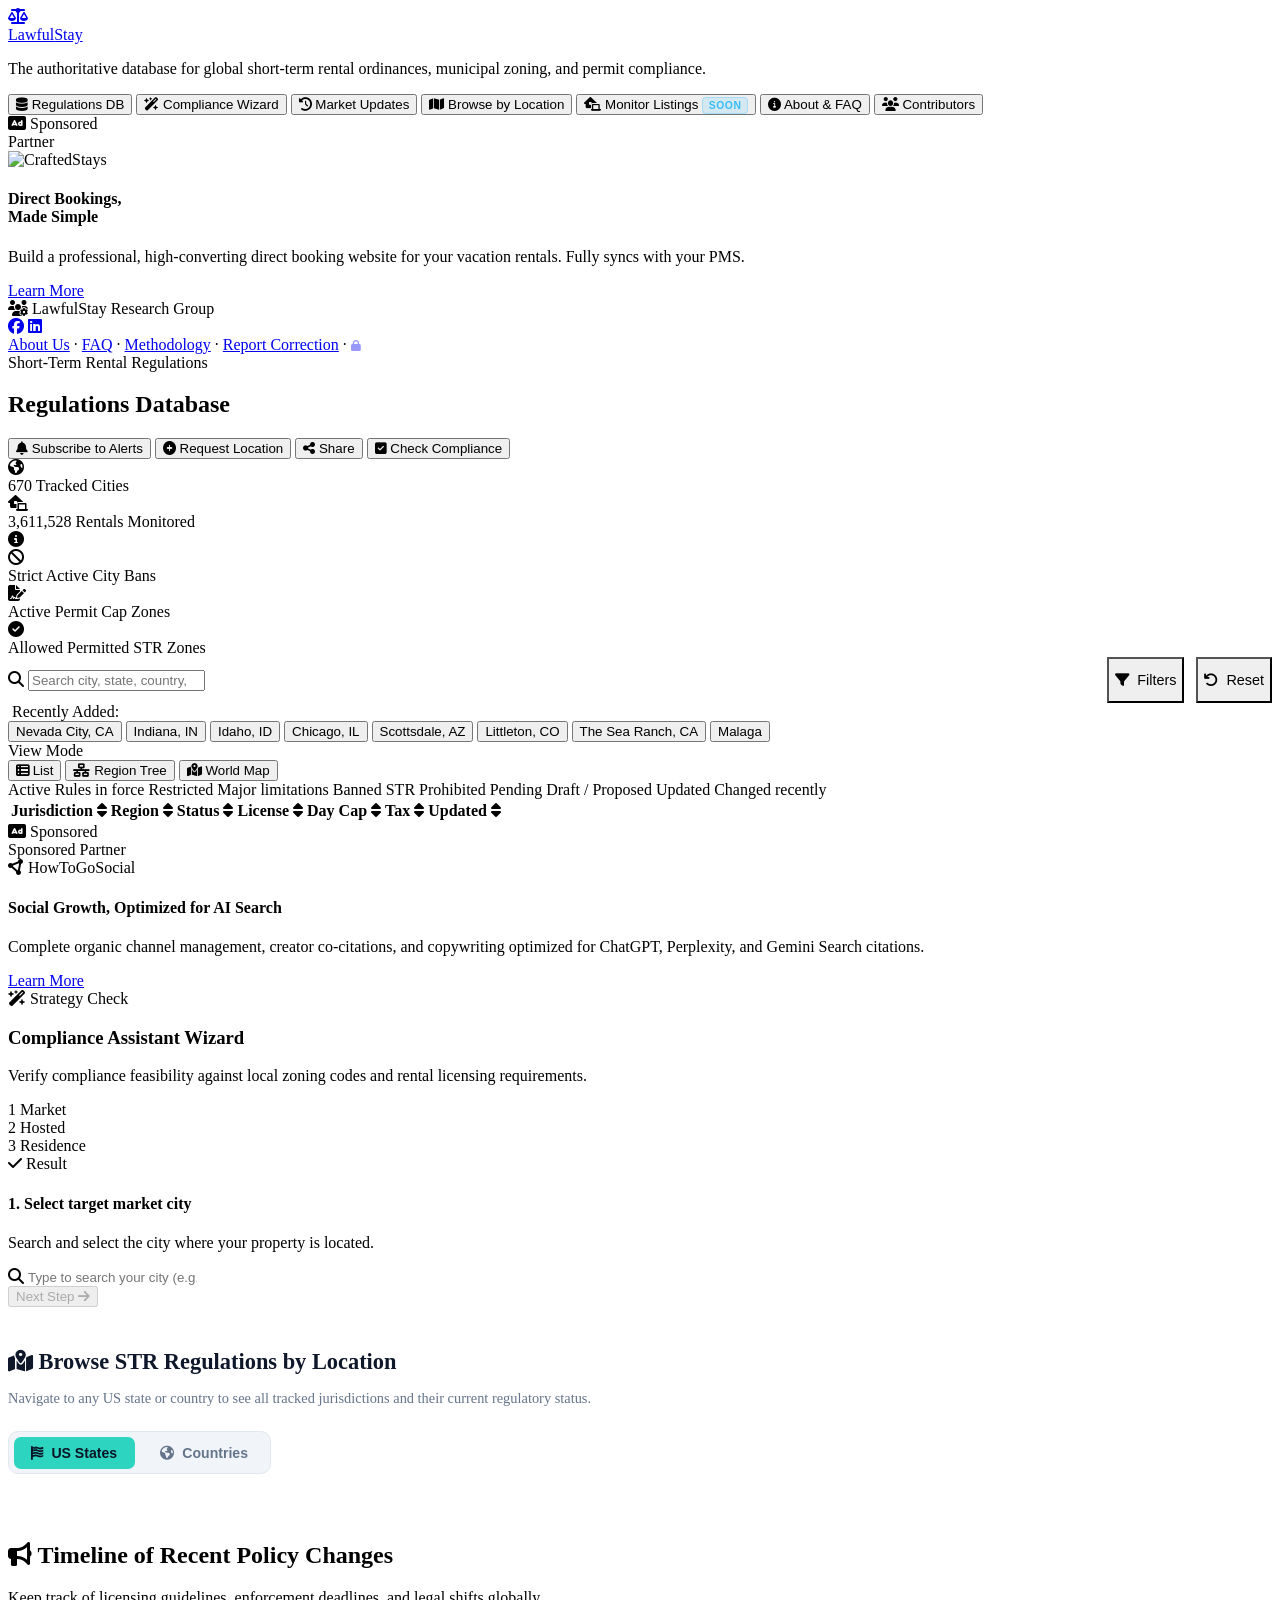
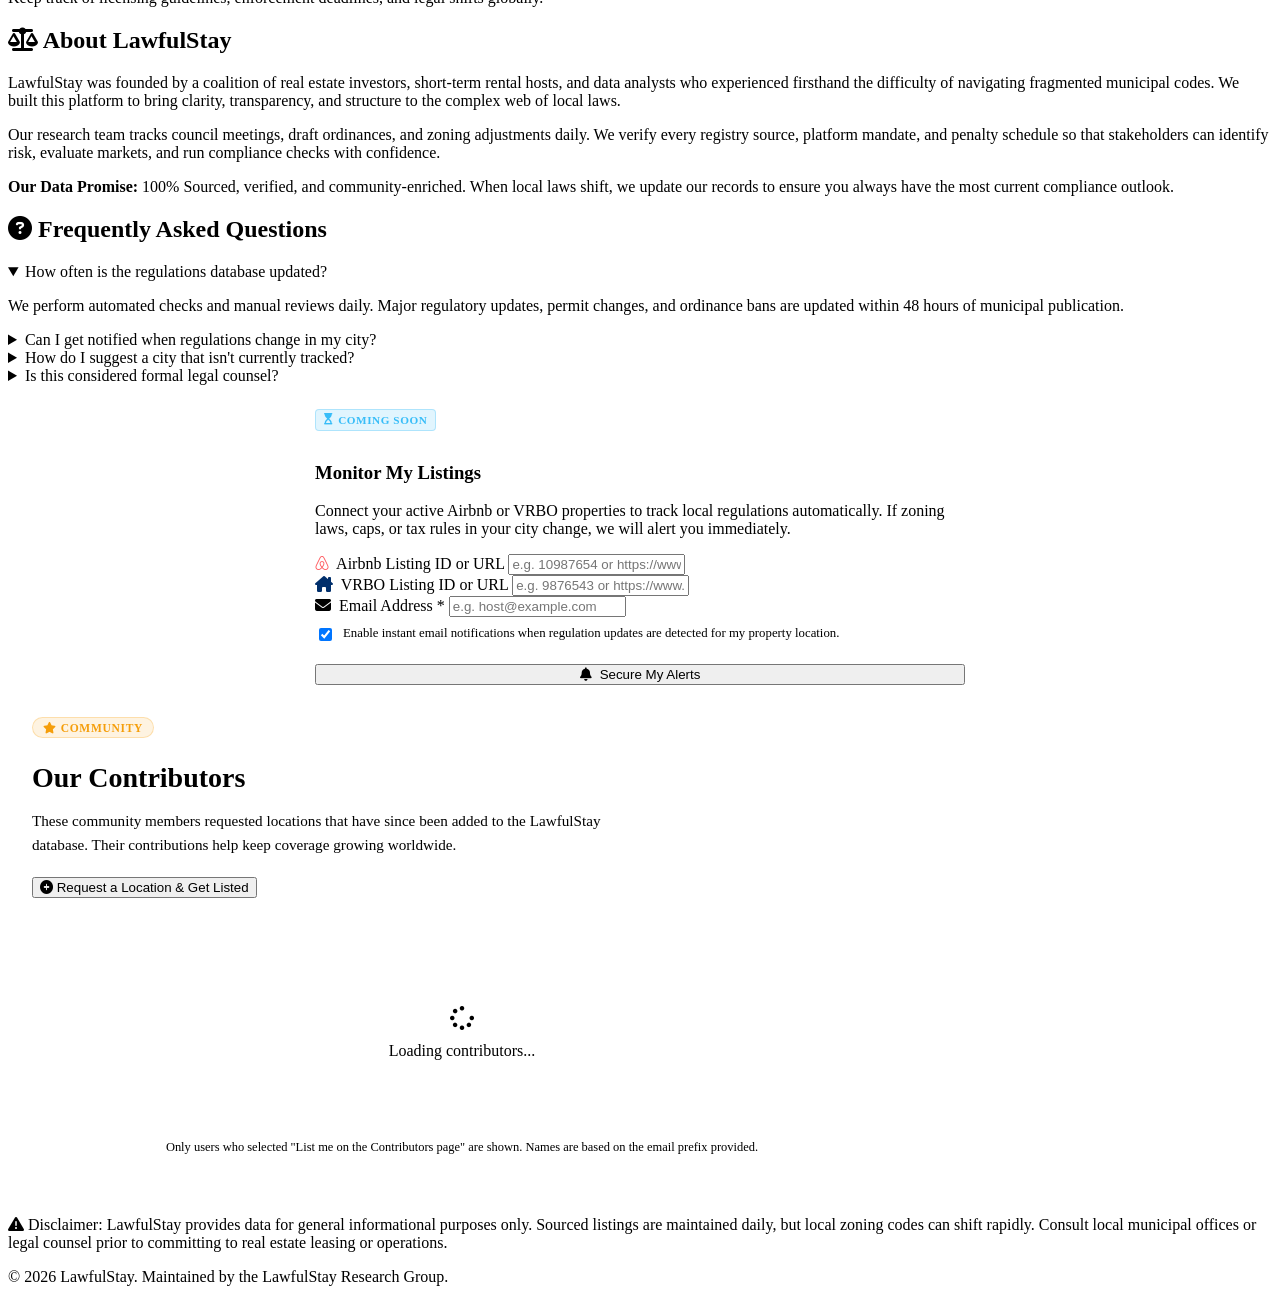
==== web/index.html @ 96727710 "fix: admin link /admin/ → /admin (nginx exact-match location, no trailing slash)" ====
<!DOCTYPE html>
<html lang="en">
<head>
  <meta charset="UTF-8" />
  <meta name="viewport" content="width=device-width, initial-scale=1.0, maximum-scale=1.0" />
  <title>LawfulStay — Global STR, Vacation Rental &amp; Holiday Let Regulations Database | 670+ Jurisdictions</title>
  <link rel="canonical" href="https://lawfulstay.com/" />
  <meta name="description" content="LawfulStay is the authoritative global short-term rental database — 670+ jurisdictions, updated daily. Search Airbnb, VRBO, vacation rental, holiday let, guest house, cottage &amp; villa rental rules, permits &amp; taxes worldwide." />
  <meta name="keywords" content="short-term rental regulations, vacation rental rules, holiday let regulations, holiday rental laws, Airbnb rules, VRBO regulations, guest house rules, cottage rental regulations, villa rental rules, holiday letting laws, home sharing regulations, serviced apartment rules, STR compliance, vacation home regulations, holiday apartment rules, STR permit" />
  <meta name="theme-color" content="#030712" />
  
  <!-- Open Graph -->
  <meta property="og:site_name" content="LawfulStay" />
  <meta property="og:title" content="LawfulStay — Global Vacation Rental &amp; STR Regulations Database" />
  <meta property="og:description" content="670+ jurisdictions. Search short-term rental, vacation rental, holiday let &amp; Airbnb rules — permits, taxes, and compliance for cities worldwide." />
  <meta property="og:image" content="https://lawfulstay.com/og_preview_card.jpg" />
  <meta property="og:url" content="https://lawfulstay.com/" />
  <meta property="og:type" content="website" />

  <!-- Twitter Card -->
  <meta name="twitter:card" content="summary_large_image" />
  <meta name="twitter:site" content="@LawfulStay" />
  <meta name="twitter:title" content="LawfulStay — Global Vacation Rental &amp; STR Regulations Database" />
  <meta name="twitter:description" content="670+ jurisdictions. Search vacation rental, holiday let, Airbnb &amp; STR rules — permits, taxes &amp; compliance worldwide." />
  <meta name="twitter:image" content="https://lawfulstay.com/og_preview_card.jpg" />

  <link rel="icon" href="/favicon.svg" type="image/svg+xml" />

  <!-- Google Fonts & FontAwesome -->
  <link rel="preconnect" href="https://fonts.googleapis.com">
  <link rel="preconnect" href="https://fonts.gstatic.com" crossorigin>
  <link href="https://fonts.googleapis.com/css2?family=Inter:wght@300;400;500;600;700&family=Outfit:wght@400;500;600;700;800&display=swap" rel="stylesheet">
  <link rel="stylesheet" href="https://cdnjs.cloudflare.com/ajax/libs/font-awesome/6.4.0/css/all.min.css">
  
  <link rel="stylesheet" href="/styles.css?v=148" />

  <!-- Google AdSense -->
  <script async src="https://pagead2.googlesyndication.com/pagead/js/adsbygoogle.js?client=ca-pub-XXXXXXXXXXXXXXXX" crossorigin="anonymous"></script>

  <!-- JSON-LD Structured Data -->
  <script type="application/ld+json">
  {
    "@context": "https://schema.org",
    "@graph": [
      {
        "@type": "WebSite",
        "@id": "https://lawfulstay.com/#website",
        "url": "https://lawfulstay.com/",
        "name": "LawfulStay",
        "description": "The authoritative global short-term rental (STR), vacation rental & holiday let regulations database — 670+ jurisdictions, updated daily.",
        "publisher": { "@id": "https://lawfulstay.com/#organization" },
        "potentialAction": {
          "@type": "SearchAction",
          "target": {
            "@type": "EntryPoint",
            "urlTemplate": "https://lawfulstay.com/?q={search_term_string}"
          },
          "query-input": "required name=search_term_string"
        }
      },
      {
        "@type": "Organization",
        "@id": "https://lawfulstay.com/#organization",
        "name": "LawfulStay",
        "url": "https://lawfulstay.com/",
        "logo": {
          "@type": "ImageObject",
          "url": "https://lawfulstay.com/favicon.svg"
        },
        "description": "LawfulStay is the authoritative global short-term rental compliance database, tracking STR, vacation rental, holiday let, Airbnb, VRBO, guest house & cottage rental regulations, permits, taxes, and zoning rules across 670+ cities and countries.",
        "sameAs": []
      },
      {
        "@type": "Dataset",
        "name": "Global Short-Term Rental & Vacation Rental Regulations Database",
        "description": "Comprehensive dataset of short-term rental (STR), vacation rental, holiday let, Airbnb, VRBO, guest house, cottage, villa rental & holiday letting regulations covering 670+ jurisdictions across 6 continents — licensing requirements, tax rates, night caps, zoning rules, and compliance notes.",
        "url": "https://lawfulstay.com/",
        "creator": { "@id": "https://lawfulstay.com/#organization" },
        "license": "https://creativecommons.org/licenses/by/4.0/",
        "isAccessibleForFree": true,
        "datePublished": "2024-01-01",
        "dateModified": "2026-07-14",
        "temporalCoverage": "2024/2026",
        "spatialCoverage": {
          "@type": "Place",
          "name": "Worldwide — United States, Canada, Europe, Asia-Pacific, Latin America, Middle East & Africa"
        },
        "variableMeasured": [
          "STR permit required",
          "Annual license fee",
          "Tax rate",
          "Night cap / rental day cap",
          "Owner-occupancy requirement",
          "Minimum stay",
          "Occupancy limit",
          "Zoning restrictions",
          "Platform obligations",
          "Regulatory status"
        ],
        "distribution": {
          "@type": "DataDownload",
          "encodingFormat": "application/json",
          "contentUrl": "https://lawfulstay.com/jurisdictions.json"
        },
        "keywords": [
          "short-term rental", "vacation rental", "holiday let", "holiday rental",
          "holiday letting", "Airbnb rules", "VRBO regulations", "guest house regulations",
          "cottage rental", "villa rental", "holiday apartment", "serviced apartment",
          "vacation home", "home sharing", "STR regulations", "STR compliance",
          "occupancy tax", "vacation rental permit", "holiday let regulations"
        ]
      }
    ]
  }
  </script>
</head>
<body class="light-theme">
  <!-- Interactive Glowing Background Orbs -->
  <div class="glow-orb orb-1"></div>
  <div class="glow-orb orb-2"></div>
  <div class="glow-orb orb-3"></div>
  <!-- App Shell Layout -->
  <div class="app-shell">
    
    <!-- Sidebar Navigation -->
    <aside class="sidebar">
      <div class="sidebar-header">
        <a href="#" onclick="switchTab('database'); return false;" class="logo-group">
          <div class="logo-icon-box">
            <i class="fa-solid fa-scale-balanced logo-icon"></i>
          </div>
          <span class="logo-text">Lawful<span class="brand-accent">Stay</span></span>
        </a>
        <p class="sidebar-tagline">The authoritative database for global short-term rental ordinances, municipal zoning, and permit compliance.</p>
      </div>
      
      <nav class="sidebar-menu">
        <button class="nav-item active" data-tab="database" aria-label="Regulations Database">
          <i class="fa-solid fa-database"></i>
          <span>Regulations DB</span>
        </button>
        <button class="nav-item" data-tab="assistant" aria-label="Compliance Assistant">
          <i class="fa-solid fa-wand-magic-sparkles"></i>
          <span>Compliance Wizard</span>
        </button>
        <button class="nav-item" data-tab="market-updates" aria-label="Market Updates">
          <i class="fa-solid fa-clock-rotate-left"></i>
          <span>Market Updates</span>
        </button>
        <button class="nav-item" data-tab="browse" aria-label="Browse by Location">
          <i class="fa-solid fa-map"></i>
          <span>Browse by Location</span>
        </button>
        <button class="nav-item" data-tab="monitoring" aria-label="Monitor Listings">
          <i class="fa-solid fa-house-laptop"></i>
          <span>Monitor Listings</span>
          <span style="font-size: 0.65rem; background: rgba(56, 189, 248, 0.15); color: #38bdf8; padding: 0.1rem 0.35rem; border-radius: 4px; margin-left: auto; font-weight: 600; text-transform: uppercase; letter-spacing: 0.05em; border: 1px solid rgba(56, 189, 248, 0.3);">Soon</span>
        </button>
        <button class="nav-item" data-tab="about" aria-label="About &amp; FAQ">
          <i class="fa-solid fa-circle-info"></i>
          <span>About &amp; FAQ</span>
        </button>
        <button class="nav-item" data-tab="contributors" aria-label="Contributors">
          <i class="fa-solid fa-users"></i>
          <span>Contributors</span>
        </button>
      </nav>

      <!-- Sidebar Ad Slot -->
      <div class="ad-sidebar-container">
        <div class="ad-label"><i class="fa-solid fa-rectangle-ad"></i> Sponsored</div>
        <div class="ad-slot sidebar-ad">
          <ins class="adsbygoogle"
               style="display:block"
               data-ad-client="ca-pub-XXXXXXXXXXXXXXXX"
               data-ad-slot="YYYYYYYYYY"
               data-ad-format="vertical"
               data-full-width-responsive="true"></ins>
          <script>
               (adsbygoogle = window.adsbygoogle || []).push({});
          </script>
          <!-- Fallback Placeholder (Mock Ad: CraftedStays) -->
          <div class="ad-placeholder mock-ad-vertical">
            <div class="mock-ad-badge">Partner</div>
            <div class="mock-ad-brand">
              <img src="https://craftedstays.co/wp-content/uploads/2023/09/CraftedStay_Logo_Horiz.png" alt="CraftedStays" class="mock-ad-logo-img-vertical">
            </div>
            <h4>Direct Bookings,<br>Made Simple</h4>
            <p>Build a professional, high-converting direct booking website for your vacation rentals. Fully syncs with your PMS.</p>
            <a href="https://craftedstays.com/" target="_blank" rel="noopener" class="btn btn-primary btn-sm ad-cta">Learn More</a>
          </div>
        </div>
      </div>
      
      <div class="sidebar-footer">
        <div class="partner-badge">
          <i class="fa-solid fa-users-gear"></i>
          <span>LawfulStay Research Group</span>
        </div>
        <div class="sidebar-social">
          <a href="https://www.facebook.com/profile.php?id=61591167639402" target="_blank" rel="noopener" aria-label="Follow LawfulStay on Facebook"><i class="fa-brands fa-facebook"></i></a>
          <a href="https://www.linkedin.com/company/109654182" target="_blank" rel="noopener" aria-label="Follow LawfulStay on LinkedIn"><i class="fa-brands fa-linkedin"></i></a>
        </div>
        <div class="sidebar-links">
          <a href="#" onclick="switchTab('about'); return false;">About Us</a> &middot;
          <a href="#" onclick="switchTab('about'); return false;">FAQ</a> &middot;
          <a href="/methodology/" target="_blank" rel="noopener">Methodology</a> &middot;
          <a href="#" onclick="openFeedbackDialog('', ''); return false;">Report Correction</a> &middot;
          <a href="/admin" title="Admin" style="opacity: 0.4; font-size: 0.7rem;" rel="nofollow"><i class="fa-solid fa-lock"></i></a>
        </div>
      </div>
    </aside>

    <!-- Main Content Wrapper -->
    <main class="main-content">
      
      <!-- Top Bar Header -->
      <header class="topbar">
        <div class="topbar-left">
          <span class="topbar-pretitle">Short-Term Rental Regulations</span>
          <h2 id="topbar-title" class="topbar-title">Regulations Database</h2>
        </div>
        <div class="topbar-right">
          <button class="btn btn-secondary btn-sm" onclick="openSubscribeDialog()">
            <i class="fa-solid fa-bell"></i> Subscribe to Alerts
          </button>
          <button class="btn btn-secondary btn-sm" onclick="openRequestDialog()">
            <i class="fa-solid fa-circle-plus"></i> Request Location
          </button>
          <button class="btn btn-secondary btn-sm" onclick="openShareDialog()">
            <i class="fa-solid fa-share-nodes"></i> Share
          </button>
          <button class="btn btn-primary btn-sm" onclick="switchTab('assistant')">
            <i class="fa-solid fa-square-check"></i> Check Compliance
          </button>
        </div>
      </header>

      <!-- Panel 1: Regulations Database (Default Tab) -->
      <div id="panel-database" class="panel active">
        
        <!-- KPI Dashboard Metric Cards -->
        <section class="stats-grid">
          <div class="kpi-card" id="kpi-tracked">
            <div class="kpi-card-glow"></div>
            <div class="kpi-icon-wrapper"><i class="fa-solid fa-earth-americas"></i></div>
            <div class="kpi-content">
              <span class="kpi-num" id="kpi-tracked-num">670</span>
              <span class="kpi-label">Tracked Cities</span>
            </div>
          </div>
          <div class="kpi-card" id="kpi-monitored">
            <div class="kpi-card-glow"></div>
            <div class="kpi-icon-wrapper"><i class="fa-solid fa-house-laptop"></i></div>
            <div class="kpi-content">
              <span class="kpi-num">3,611,528</span>
              <span class="kpi-label">Rentals Monitored</span>
            </div>
            <span class="kpi-info-trigger" title="Estimated active listings sourced from municipal registries and AirDNA market data.">
              <i class="fa-solid fa-circle-info"></i>
            </span>
          </div>
          <div class="kpi-card" id="kpi-bans">
            <div class="kpi-card-glow red"></div>
            <div class="kpi-icon-wrapper banned"><i class="fa-solid fa-ban"></i></div>
            <div class="kpi-content">
              <span class="kpi-num">Strict</span>
              <span class="kpi-label">Active City Bans</span>
            </div>
          </div>
          <div class="kpi-card" id="kpi-caps">
            <div class="kpi-card-glow orange"></div>
            <div class="kpi-icon-wrapper restricted"><i class="fa-solid fa-file-signature"></i></div>
            <div class="kpi-content">
              <span class="kpi-num">Active</span>
              <span class="kpi-label">Permit Cap Zones</span>
            </div>
          </div>
          <div class="kpi-card" id="kpi-allowed">
            <div class="kpi-card-glow emerald"></div>
            <div class="kpi-icon-wrapper active-kpi"><i class="fa-solid fa-circle-check"></i></div>
            <div class="kpi-content">
              <span class="kpi-num">Allowed</span>
              <span class="kpi-label">Permitted STR Zones</span>
        </section>

        <!-- Search Filters Card -->
        <section id="database-section" class="controls-section">
          <div class="controls-card glass">
            <div class="search-controls-row" style="display: flex; gap: 0.75rem; align-items: center; width: 100%;">
              <div class="search-outer" style="flex: 1; margin-bottom: 0;">
                <div class="search-box">
                  <i class="fa-solid fa-magnifying-glass search-icon"></i>
                  <input id="search" type="search" placeholder="Search city, state, country, or keyword..." autocomplete="off" />
                  <button id="clear-search" class="clear-btn" aria-label="Clear search" style="display: none;"><i class="fa-solid fa-xmark"></i></button>
                </div>
                <div id="city-search-autocomplete" class="autocomplete-suggestions"></div>
              </div>
              
              <button class="btn btn-secondary filter-toggle-btn" id="filter-toggle-btn" type="button" style="display: flex; align-items: center; gap: 0.5rem; white-space: nowrap; height: 46px; border-radius: var(--border-radius-sm); font-size: 0.9rem; font-weight: 500; cursor: pointer;">
                <i class="fa-solid fa-filter"></i> Filters <span class="filter-badge" id="filter-badge" style="display: none; background: var(--active); color: white; padding: 0.05rem 0.35rem; border-radius: 50%; font-size: 0.75rem; font-weight: bold; margin-left: 0.25rem; line-height: 1;">0</span>
              </button>
              
              <button id="reset" class="btn btn-secondary" type="button" style="display: flex; align-items: center; gap: 0.5rem; height: 46px; border-radius: var(--border-radius-sm); font-size: 0.9rem; font-weight: 500; white-space: nowrap; cursor: pointer;"><i class="fa-solid fa-arrow-rotate-left"></i> Reset</button>
            </div>
            
            <div class="filter-drawer" id="filter-drawer" style="max-height: 0; overflow: hidden; transition: max-height 0.35s cubic-bezier(0.16, 1, 0.3, 1); width: 100%;">
              <div class="filters-grid" style="display: grid; grid-template-columns: repeat(3, 1fr); gap: 0.75rem; padding-top: 1.25rem; margin-top: 1rem; border-top: 1px solid var(--border);">
                <div class="select-wrapper">
                  <select id="continent" aria-label="Filter by Region">
                    <option value="">All Regions</option>
                  </select>
                </div>
                <div class="select-wrapper">
                  <select id="country" aria-label="Filter by Country">
                    <option value="">All Countries</option>
                  </select>
                </div>
                <div class="select-wrapper">
                  <select id="status" aria-label="Filter by Status">
                    <option value="">All Statuses</option>
                  </select>
                </div>
              </div>
            </div>
          </div>
        </section>

        <!-- Active View Results Statistics -->
        <section class="stats-bar-wrapper">
          <div id="stats" class="stats-chips"></div>
        </section>

        <!-- Recently Tracked Locations -->
        <section class="recently-tracked-wrapper">
          <div class="recently-tracked-container">
            <span class="rt-label"><i class="fa-solid fa-sparkles"></i> Recently Added:</span>
            <div class="rt-pills" id="recently-added-pills">
              <button class="rt-pill" type="button" data-id="us-california-nevada-city">Nevada City, CA</button>
              <button class="rt-pill" type="button" data-id="us-indiana-indiana">Indiana, IN</button>
              <button class="rt-pill" type="button" data-id="us-idaho-idaho">Idaho, ID</button>
              <button class="rt-pill" type="button" data-id="us-illinois-chicago">Chicago, IL</button>
              <button class="rt-pill" type="button" data-id="us-az-scottsdale">Scottsdale, AZ</button>
              <button class="rt-pill" type="button" data-id="us-colorado-littleton">Littleton, CO</button>
              <button class="rt-pill" type="button" data-id="us-california-the-sea-ranch">The Sea Ranch, CA</button>
              <button class="rt-pill" type="button" data-id="intl-spain-malaga">Malaga</button>
            </div>
          </div>
        </section>

        <!-- View Navigation & Legend -->
        <section class="view-legend-section">
          <div class="viewbar">
            <span class="viewbar-label">View Mode</span>
            <div class="seg">
              <button id="view-list" class="vbtn active" type="button" aria-label="List View"><i class="fa-solid fa-table-list"></i> List</button>
              <button id="view-tree" class="vbtn" type="button" aria-label="Tree View"><i class="fa-solid fa-network-wired"></i> Region Tree</button>
              <button id="view-map" class="vbtn" type="button" aria-label="Map View"><i class="fa-solid fa-map-location-dot"></i> World Map</button>
            </div>
            <span id="tree-hint" class="viewbar-hint" hidden><i class="fa-solid fa-circle-info"></i> Click to expand country &rsaquo; state nodes</span>
            <span id="map-hint" class="viewbar-hint" hidden><i class="fa-solid fa-circle-info"></i> Click shaded countries to drill into regulations</span>
          </div>

          <div class="legend" aria-label="Regulatory status legend">
            <span class="lg"><span class="badge Active">Active</span> Rules in force</span>
            <span class="lg"><span class="badge Restricted">Restricted</span> Major limitations</span>
            <span class="lg"><span class="badge Banned">Banned</span> STR Prohibited</span>
            <span class="lg"><span class="badge Pending">Pending</span> Draft / Proposed</span>
            <span class="lg"><span class="recent-tag-legend">Updated</span> Changed recently</span>
          </div>
        </section>

        <!-- Regulations Database Content Views -->
        <section class="views-wrapper">
          <!-- 1. Map View -->
          <div id="map" hidden>
            <div class="map-container-card glass">
              <div class="map-header-row">
                <div id="map-info" class="map-info">Hover a country &mdash; click to drill in</div>
                <div class="map-zoom-controls">
                  <button id="map-zoom-in" class="zoom-btn" type="button" title="Zoom In"><i class="fa-solid fa-magnifying-glass-plus"></i></button>
                  <button id="map-zoom-out" class="zoom-btn" type="button" title="Zoom Out"><i class="fa-solid fa-magnifying-glass-minus"></i></button>
                  <button id="map-zoom-reset" class="zoom-btn" type="button" title="Reset Zoom"><i class="fa-solid fa-arrows-rotate"></i></button>
                </div>
              </div>
              <div id="map-svg" class="map-svg-container"></div>
              <div class="map-note">
                <i class="fa-solid fa-circle-info"></i> Shading represents the <b>national</b>/<b>federal</b> framework. <span class="swatch"></span> = no federal law (delegated to local/city ordinances).
              </div>
            </div>
          </div>

          <!-- 2. Tree View -->
          <div id="tree" class="tree-container glass" hidden></div>

          <!-- 3. List Table View -->
          <div class="table-responsive glass" id="table-container">
            <table id="table">
              <thead>
                <tr>
                  <th data-key="city">Jurisdiction <i class="fa-solid fa-sort sort-indicator"></i></th>
                  <th data-key="continent">Region <i class="fa-solid fa-sort sort-indicator"></i></th>
                  <th data-key="status">Status <i class="fa-solid fa-sort sort-indicator"></i></th>
                  <th data-key="license_required">License <i class="fa-solid fa-sort sort-indicator"></i></th>
                  <th data-key="rental_day_cap">Day Cap <i class="fa-solid fa-sort sort-indicator"></i></th>
                  <th data-key="tax_rate">Tax <i class="fa-solid fa-sort sort-indicator"></i></th>
                  <th data-key="last_changed" class="col-updated">Updated <i class="fa-solid fa-sort sort-indicator"></i></th>
                </tr>
              </thead>
              <tbody id="rows"></tbody>
            </table>
          </div>
          
          <div id="empty" class="empty glass" hidden>
            <i class="fa-solid fa-triangle-exclamation"></i>
            <p>No jurisdictions match your current filters. Clear search or reset option filters.</p>
            <button class="btn btn-primary btn-sm" style="margin-top: 1rem;" onclick="openRequestDialog()">
              <i class="fa-solid fa-circle-plus"></i> Request a Location
            </button>
          </div>
        </section>

        <!-- Horizontal Ad Banner Slot -->
        <div class="ad-banner-container">
          <div class="ad-label"><i class="fa-solid fa-rectangle-ad"></i> Sponsored</div>
          <div class="ad-slot horizontal-ad">
            <ins class="adsbygoogle"
                 style="display:block"
                 data-ad-client="ca-pub-XXXXXXXXXXXXXXXX"
                 data-ad-slot="ZZZZZZZZZZ"
                 data-ad-format="horizontal"
                 data-full-width-responsive="true"></ins>
            <script>
                 (adsbygoogle = window.adsbygoogle || []).push({});
            </script>
            <!-- Fallback Placeholder (Mock Ad: HowToGoSocial) -->
            <div class="ad-placeholder mock-ad-horizontal">
              <div class="mock-ad-badge">Sponsored Partner</div>
              <div class="mock-ad-left">
                <div class="mock-ad-brand">
                  <i class="fa-solid fa-circle-nodes logo-icon-ad"></i>
                  <span class="logo-text-ad">HowToGoSocial</span>
                </div>
                <div class="mock-ad-text">
                  <h4>Social Growth, Optimized for AI Search</h4>
                  <p>Complete organic channel management, creator co-citations, and copywriting optimized for ChatGPT, Perplexity, and Gemini Search citations.</p>
                </div>
              </div>
              <a href="https://howtogosocial.com/" target="_blank" rel="noopener" class="btn btn-primary btn-sm ad-cta">Learn More</a>
            </div>
          </div>
        </div>

      </div>

      <!-- Panel 2: Compliance Assistant Tab -->
      <div id="panel-assistant" class="panel">
        <section id="assistant-section" class="assistant-section">
          <div class="assistant-card glass">
            <div class="assistant-card-header">
              <div class="assistant-badge"><i class="fa-solid fa-wand-magic-sparkles"></i> Strategy Check</div>
              <h3>Compliance Assistant Wizard</h3>
              <p>Verify compliance feasibility against local zoning codes and rental licensing requirements.</p>
            </div>
            
            <!-- Progress Tracker Timeline -->
            <div class="wizard-progress-tracker">
              <div class="progress-step active" id="prog-step-1">
                <span class="step-num">1</span>
                <span class="step-label">Market</span>
              </div>
              <div class="progress-connector"></div>
              <div class="progress-step" id="prog-step-2">
                <span class="step-num">2</span>
                <span class="step-label">Hosted</span>
              </div>
              <div class="progress-connector"></div>
              <div class="progress-step" id="prog-step-3">
                <span class="step-num">3</span>
                <span class="step-label">Residence</span>
              </div>
              <div class="progress-connector"></div>
              <div class="progress-step" id="prog-step-result">
                <span class="step-num"><i class="fa-solid fa-check"></i></span>
                <span class="step-label">Result</span>
              </div>
            </div>
            
            <!-- Step 1: Select City -->
            <div id="wizard-step-1" class="wizard-step active">
              <h4 class="step-title">1. Select target market city</h4>
              <p class="step-desc">Search and select the city where your property is located.</p>
              <div class="form-group" style="position: relative;">
                <div class="search-box">
                  <i class="fa-solid fa-magnifying-glass search-icon"></i>
                  <input type="text" id="assistant-city-input" placeholder="Type to search your city (e.g. Kyoto, Stowe, Nuuk...)" autocomplete="off" class="form-input" style="background: transparent; border: none; padding: 0;" />
                  <button id="assistant-city-clear" class="clear-btn" style="display: none;" type="button" aria-label="Clear selection"><i class="fa-solid fa-xmark"></i></button>
                </div>
                <input type="hidden" id="assistant-city-select" value="" />
                <div id="assistant-autocomplete" class="autocomplete-suggestions"></div>
              </div>
              <div class="wizard-actions">
                <button id="wizard-next-1" class="btn btn-primary" disabled>Next Step <i class="fa-solid fa-arrow-right"></i></button>
              </div>
            </div>

            <!-- Step 2: Hosted vs Unhosted -->
            <div id="wizard-step-2" class="wizard-step" style="display: none;">
              <h4 class="step-title">2. Will you live on-site during reservations?</h4>
              <p class="step-desc">Different zoning ordinances apply to primary shared host structures.</p>
              <div class="radio-cards">
                <label class="radio-card">
                  <input type="radio" name="wizard-hosted" value="yes">
                  <div class="radio-card-content">
                    <i class="fa-solid fa-people-roof card-icon"></i>
                    <span class="card-label">Hosted Stay</span>
                    <span class="card-hint">Host occupies a bedroom during guest stay.</span>
                  </div>
                </label>
                <label class="radio-card">
                  <input type="radio" name="wizard-hosted" value="no">
                  <div class="radio-card-content">
                    <i class="fa-solid fa-key card-icon"></i>
                    <span class="card-label">Unhosted Stay (Entire Home)</span>
                    <span class="card-hint">Guests occupy entire dwelling privately.</span>
                  </div>
                </label>
              </div>
              <div class="wizard-actions">
                <button id="wizard-prev-2" class="btn btn-secondary"><i class="fa-solid fa-arrow-left"></i> Back</button>
                <button id="wizard-next-2" class="btn btn-primary" disabled>Next Step <i class="fa-solid fa-arrow-right"></i></button>
              </div>
            </div>

            <!-- Step 3: Primary Residence vs Secondary -->
            <div id="wizard-step-3" class="wizard-step" style="display: none;">
              <h4 class="step-title">3. Is this property your primary residence?</h4>
              <p class="step-desc">Many cities enforce owner-occupancy requirements on short-term leasing.</p>
              <div class="radio-cards">
                <label class="radio-card">
                  <input type="radio" name="wizard-residence" value="primary">
                  <div class="radio-card-content">
                    <i class="fa-solid fa-house-user card-icon"></i>
                    <span class="card-label">Primary Residence</span>
                    <span class="card-hint">Your legal main home where you live most of the year.</span>
                  </div>
                </label>
                <label class="radio-card">
                  <input type="radio" name="wizard-residence" value="secondary">
                  <div class="radio-card-content">
                    <i class="fa-solid fa-hotel card-icon"></i>
                    <span class="card-label">Investment / Second Home</span>
                    <span class="card-hint">Dedicated rental unit, secondary home, or vacation property.</span>
                  </div>
                </label>
              </div>
              <div class="wizard-actions">
                <button id="wizard-prev-3" class="btn btn-secondary"><i class="fa-solid fa-arrow-left"></i> Back</button>
                <button id="wizard-submit" class="btn btn-primary" disabled>Analyze Compliance <i class="fa-solid fa-wand-magic-sparkles"></i></button>
              </div>
            </div>

            <!-- Wizard Results -->
            <div id="wizard-result" class="wizard-step" style="display: none;">
              <div class="result-header">
                <div id="result-status-icon" class="status-icon-box">
                  <!-- Dynamic Icon -->
                </div>
                <div>
                  <h3 id="result-city-name" class="result-city-title">New York City</h3>
                  <div id="result-badge-container"></div>
                </div>
              </div>

              <div class="verdict-box" id="result-verdict-box">
                <h4 class="verdict-title"><i class="fa-solid fa-gavel"></i> Regulatory Summary</h4>
                <p id="result-verdict-text" class="verdict-text"></p>
              </div>

              <div class="result-breakdown">
                <div class="breakdown-item">
                  <span class="breakdown-label"><i class="fa-solid fa-circle-exclamation text-slate-400"></i> Local Bans:</span>
                  <span id="result-violations" class="breakdown-value">None</span>
                </div>
                <div class="breakdown-item">
                  <span class="breakdown-label"><i class="fa-solid fa-id-card text-slate-400"></i> Permit / License:</span>
                  <span id="result-permit-status" class="breakdown-value">Yes</span>
                </div>
                <div class="breakdown-item">
                  <span class="breakdown-label"><i class="fa-solid fa-calendar-days text-slate-400"></i> Nightly Cap:</span>
                  <span id="result-cap-status" class="breakdown-value">N/A</span>
                </div>
              </div>

              <div class="wizard-actions">
                <button id="wizard-restart" class="btn btn-secondary"><i class="fa-solid fa-arrow-rotate-left"></i> Start Over</button>
                <a id="result-portal-link" href="#" target="_blank" class="btn btn-primary">Visit Official Portal <i class="fa-solid fa-arrow-up-right-from-square"></i></a>
              </div>
            </div>
          </div>
        </section>
      </div>

      <!-- Panel: Browse by Location -->
      <div id="panel-browse" class="panel">
        <section class="container browse-section">
          <div class="browse-header">
            <h2><i class="fa-solid fa-map-location-dot"></i> Browse STR Regulations by Location</h2>
            <p>Navigate to any US state or country to see all tracked jurisdictions and their current regulatory status.</p>
          </div>

          <!-- Toggle -->
          <div class="browse-toggle" id="browse-toggle">
            <button class="btog-btn active" id="btog-us" onclick="showBrowseTab('us')">
              <i class="fa-solid fa-flag-usa"></i> US States
            </button>
            <button class="btog-btn" id="btog-intl" onclick="showBrowseTab('intl')">
              <i class="fa-solid fa-earth-americas"></i> Countries
            </button>
          </div>

          <!-- US States Grid -->
          <div id="browse-us" class="browse-grid"></div>

          <!-- Countries Grid -->
          <div id="browse-intl" class="browse-grid" style="display:none"></div>
        </section>
      </div>

      <!-- Panel 3: Market Updates Tab -->
      <div id="panel-market-updates" class="panel">
        <section class="timeline-container container" id="timeline-section">
          <div class="timeline-card glass">
            <div class="latest-header">
              <h2><i class="fa-solid fa-bullhorn timeline-icon"></i> Timeline of Recent Policy Changes</h2>
              <p>Keep track of licensing guidelines, enforcement deadlines, and legal shifts globally.</p>
            </div>
            <ul id="timeline-list-container" class="timeline-list">
              <!-- Populated dynamically by renderLatest() in app.js -->
            </ul>
          </div>
        </section>
      </div>

      <!-- Panel 4: About & FAQ Tab -->
      <div id="panel-about" class="panel">
        <div class="about-container container">
          <div class="about-card glass">
            <h2><i class="fa-solid fa-scale-balanced logo-icon"></i> About LawfulStay</h2>
            <p>LawfulStay was founded by a coalition of real estate investors, short-term rental hosts, and data analysts who experienced firsthand the difficulty of navigating fragmented municipal codes. We built this platform to bring clarity, transparency, and structure to the complex web of local laws.</p>
            <p>Our research team tracks council meetings, draft ordinances, and zoning adjustments daily. We verify every registry source, platform mandate, and penalty schedule so that stakeholders can identify risk, evaluate markets, and run compliance checks with confidence.</p>
            <p><strong>Our Data Promise:</strong> 100% Sourced, verified, and community-enriched. When local laws shift, we update our records to ensure you always have the most current compliance outlook.</p>
          </div>

          <div class="about-card glass">
            <h2><i class="fa-solid fa-circle-question logo-icon"></i> Frequently Asked Questions</h2>
            <div class="faq-list">
              <details class="faq-item" open>
                <summary class="faq-question">How often is the regulations database updated?</summary>
                <div class="faq-answer">
                  <p>We perform automated checks and manual reviews daily. Major regulatory updates, permit changes, and ordinance bans are updated within 48 hours of municipal publication.</p>
                </div>
              </details>
              
              <details class="faq-item">
                <summary class="faq-question">Can I get notified when regulations change in my city?</summary>
                <div class="faq-answer">
                  <p>Yes! Click the <strong>"Subscribe to Alerts"</strong> button in the header, search for your location, and enter your email address to receive immediate updates when rules change.</p>
                </div>
              </details>
              
              <details class="faq-item">
                <summary class="faq-question">How do I suggest a city that isn't currently tracked?</summary>
                <div class="faq-answer">
                  <p>Click <strong>"Request Location"</strong> in the header to suggest a city, town, or county. Our research group will investigate the local laws and catalog it within 72 hours.</p>
                </div>
              </details>
              
              <details class="faq-item">
                <summary class="faq-question">Is this considered formal legal counsel?</summary>
                <div class="faq-answer">
                  <p>No. LawfulStay provides data for general informational purposes only. Local zoning codes can shift rapidly. We recommend checking with local planning boards or legal counsel before signing leases or purchasing investment property.</p>
                </div>
              </details>
            </div>
          </div>
        </div>
      </div>
      
      <!-- Panel 5: Monitor Listings Tab (Coming Soon Wireframe) -->
      <div id="panel-monitoring" class="panel">
        <div class="assistant-section container" style="max-width: 650px; margin: 0 auto; padding-top: 1.5rem;">
          <div class="assistant-card glass">
            <div class="assistant-card-header">
              <div class="coming-soon-badge" style="background: rgba(56, 189, 248, 0.15); color: #38bdf8; display: inline-flex; align-items: center; gap: 0.35rem; font-size: 0.7rem; padding: 0.25rem 0.5rem; border-radius: 4px; font-weight: 600; text-transform: uppercase; letter-spacing: 0.05em; margin-bottom: 0.75rem; border: 1px solid rgba(56, 189, 248, 0.3);"><i class="fa-solid fa-hourglass-start"></i> Coming Soon</div>
              <h3>Monitor My Listings</h3>
              <p>Connect your active Airbnb or VRBO properties to track local regulations automatically. If zoning laws, caps, or tax rules in your city change, we will alert you immediately.</p>
            </div>
            
            <form id="monitor-listings-form" onsubmit="handleMonitorSubmit(event)">
              <div class="form-group">
                <label for="monitor-airbnb-input"><i class="fa-brands fa-airbnb" style="color: #FF5A5F; margin-right: 0.25rem;"></i> Airbnb Listing ID or URL</label>
                <input type="text" id="monitor-airbnb-input" name="airbnb_id" placeholder="e.g. 10987654 or https://www.airbnb.com/rooms/10987654" class="form-input" />
              </div>
              
              <div class="form-group">
                <label for="monitor-vrbo-input"><i class="fa-solid fa-house-chimney" style="color: #002F6C; margin-right: 0.25rem;"></i> VRBO Listing ID or URL</label>
                <input type="text" id="monitor-vrbo-input" name="vrbo_id" placeholder="e.g. 9876543 or https://www.vrbo.com/9876543" class="form-input" />
              </div>
              
              <div class="form-group">
                <label for="monitor-email-input"><i class="fa-solid fa-envelope" style="margin-right: 0.25rem;"></i> Email Address <span style="color: var(--banned);">*</span></label>
                <input type="email" id="monitor-email-input" name="email" required placeholder="e.g. host@example.com" class="form-input" />
              </div>

              <div class="form-group checkbox-group" style="display: flex; flex-direction: row; align-items: flex-start; gap: 0.5rem; margin-top: 0.5rem; margin-bottom: 1.25rem;">
                <input type="checkbox" id="monitor-alert-checkbox" name="subscribe" checked style="margin-top: 0.2rem; cursor: pointer;" />
                <label for="monitor-alert-checkbox" style="font-size: 0.8rem; color: var(--text-muted); cursor: pointer; user-select: none; line-height: 1.4; font-weight: normal;">
                  Enable instant email notifications when regulation updates are detected for my property location.
                </label>
              </div>
              
              <div id="monitor-error-msg" style="color: var(--banned); font-size: 0.85rem; margin-bottom: 1rem; display: none;"></div>
              <div id="monitor-success-msg" style="color: var(--active); font-size: 0.85rem; margin-bottom: 1rem; display: none;"></div>

              <button type="submit" class="btn btn-primary" id="monitor-submit-btn" style="width: 100%; display: flex; justify-content: center; align-items: center; gap: 0.5rem;">
                <i class="fa-solid fa-bell"></i> Secure My Alerts
              </button>
            </form>
          </div>
        </div>
      </div>

      <!-- Panel: Contributors -->
      <div id="panel-contributors" class="panel">
        <div class="container" style="max-width: 860px; padding: 2rem 1.5rem;">
          <div class="section-header" style="margin-bottom: 2rem;">
            <div class="badge-row" style="display: flex; align-items: center; gap: 0.6rem; margin-bottom: 0.75rem;">
              <span class="status-badge" style="background: rgba(245,158,11,0.12); color: #f59e0b; border: 1px solid rgba(245,158,11,0.25); font-size: 0.72rem; font-weight: 700; padding: 0.2rem 0.65rem; border-radius: 20px; text-transform: uppercase; letter-spacing: 0.06em;">
                <i class="fa-solid fa-star"></i> Community
              </span>
            </div>
            <h2 style="font-family: var(--font-heading); font-size: 1.75rem; font-weight: 800; color: var(--text); margin-bottom: 0.5rem;">Our Contributors</h2>
            <p style="color: var(--muted); font-size: 0.95rem; line-height: 1.6; max-width: 600px;">
              These community members requested locations that have since been added to the LawfulStay database. Their contributions help keep coverage growing worldwide.
            </p>
            <div style="margin-top: 1.25rem;">
              <button class="btn btn-secondary btn-sm" onclick="openRequestDialog()">
                <i class="fa-solid fa-circle-plus"></i> Request a Location &amp; Get Listed
              </button>
            </div>
          </div>

          <!-- Stats bar -->
          <div id="contributors-stats" style="display: flex; gap: 1.25rem; margin-bottom: 1.75rem; flex-wrap: wrap;"></div>

          <!-- Loading state -->
          <div id="contributors-loading" style="text-align: center; padding: 3rem 1rem; color: var(--muted);">
            <i class="fa-solid fa-spinner fa-spin" style="font-size: 1.5rem; margin-bottom: 0.75rem; display: block;"></i>
            Loading contributors...
          </div>

          <!-- Empty state -->
          <div id="contributors-empty" style="display: none; text-align: center; padding: 3rem 1rem;">
            <i class="fa-solid fa-users" style="font-size: 2.5rem; color: var(--muted-dark); margin-bottom: 1rem; display: block;"></i>
            <h4 style="color: var(--text); margin-bottom: 0.4rem;">No contributors yet</h4>
            <p style="color: var(--muted); font-size: 0.9rem;">Be the first! Request a location and opt in to be listed here.</p>
          </div>

          <!-- Contributors grid -->
          <div id="contributors-grid" class="contributors-grid" style="display: none;"></div>

          <p style="margin-top: 2rem; font-size: 0.78rem; color: var(--muted); text-align: center;">
            Only users who selected "List me on the Contributors page" are shown. Names are based on the email prefix provided.
          </p>
        </div>
      </div>

      <!-- Footer Info -->
      <footer class="footer">
        <div class="footer-content">
          <span id="meta-line"></span>
          <p class="legal-disclaimer"><i class="fa-solid fa-triangle-exclamation"></i> Disclaimer: LawfulStay provides data for general informational purposes only. Sourced listings are maintained daily, but local zoning codes can shift rapidly. Consult local municipal offices or legal counsel prior to committing to real estate leasing or operations.</p>
          <p class="copyright">&copy; 2026 LawfulStay. Maintained by the LawfulStay Research Group.</p>
        </div>
      </footer>

    </main>

    <!-- Detail Slide Drawer (Replaces modal dialog) -->
    <div id="modal" class="modal-drawer" hidden>
      <div class="modal-backdrop-trigger" onclick="closeDrawer()"></div>
      <div class="modal-card">
        <button id="modal-close" class="modal-close" aria-label="Close Drawer"><i class="fa-solid fa-xmark"></i></button>
        <div id="modal-body" class="modal-drawer-body">
          <!-- Injected by JS -->
        </div>
      </div>
    </div>

    <!-- 5. Subscribe to Alerts centered modal overlay -->
    <div id="subscribe-dialog" class="dialog-overlay" hidden>
      <div class="modal-backdrop-trigger" onclick="closeSubscribeDialog()"></div>
      <div class="dialog-card">
        <button class="dialog-close" onclick="closeSubscribeDialog()" aria-label="Close dialog"><i class="fa-solid fa-xmark"></i></button>
        <h3><i class="fa-solid fa-bell"></i> Stay Informed on Regulations</h3>
        <p>Select a jurisdiction to receive timely updates when local short-term rental rules, permit requirements, or tax rates change.</p>
        <form id="subscribe-dialog-form" onsubmit="handleDialogSubscribe(event)">
          <div style="display: none;" aria-hidden="true">
            <label for="dialog-subscribe-website">Website</label>
            <input type="text" id="dialog-subscribe-website" name="website" autocomplete="off" />
          </div>
          <div class="form-group">
            <label for="subscribe-email-input">Email Address <span class="required">*</span></label>
            <input type="email" id="subscribe-email-input" name="email" required placeholder="Enter your email address" class="form-input" />
          </div>
          <div class="form-group" style="position: relative;">
            <label for="subscribe-search-input">Select Jurisdiction <span class="required">*</span></label>
            <div class="search-box">
              <i class="fa-solid fa-magnifying-glass search-icon"></i>
              <input type="text" id="subscribe-search-input" placeholder="Type to search your city (e.g. Kyoto, Stowe, Nuuk...)" autocomplete="off" class="form-input" style="background: transparent; border: none; padding: 0;" />
              <button id="subscribe-search-clear" class="clear-btn" style="display: none;" type="button" aria-label="Clear selection"><i class="fa-solid fa-xmark"></i></button>
            </div>
            <input type="hidden" id="subscribe-selected-id" name="jurisdiction_id" />
            <input type="hidden" id="subscribe-selected-label" name="jurisdiction_label" />
            <div id="subscribe-suggestions" class="autocomplete-suggestions"></div>
          </div>
          <div class="dialog-actions">
            <button type="button" class="btn btn-secondary btn-sm" onclick="closeSubscribeDialog()">Cancel</button>
            <button type="submit" class="btn btn-primary btn-sm" id="subscribe-dialog-submit" disabled>Keep Me Informed</button>
          </div>
          <div class="dialog-success-msg" style="display: none; color: var(--active); font-size: 0.85rem; margin-top: 0.5rem; font-weight: 600;"></div>
          <div class="dialog-error-msg" style="display: none; color: var(--banned); font-size: 0.85rem; margin-top: 0.5rem; font-weight: 600;"></div>
        </form>
      </div>
    </div>

    <!-- 6. Request Location centered modal overlay -->
    <div id="request-dialog" class="dialog-overlay" hidden>
      <div class="modal-backdrop-trigger" onclick="closeRequestDialog()"></div>
      <div class="dialog-card">
        <button onclick="closeRequestDialog()" class="modal-close" aria-label="Close Dialog"><i class="fa-solid fa-xmark"></i></button>
        <div class="dialog-header">
          <h3 class="dialog-title">Request a Location</h3>
          <p class="dialog-desc">Let us know which city or region you're interested in. Our research team reviews requests daily to prioritize database expansion.</p>
        </div>
        <form id="request-location-form" onsubmit="handleRequestSubmit(event)">
          <div class="form-group" style="display: none;" aria-hidden="true">
            <label for="request-website">Website</label>
            <input type="text" id="request-website" name="website" autocomplete="off" />
          </div>
          
          <div class="form-group">
            <label for="request-location-input">Location <span style="color: var(--banned);">*</span></label>
            <input type="text" id="request-location-input" name="location" required placeholder="e.g. Kyoto, Japan or Denver, CO" class="form-input" />
          </div>
          
          <div class="form-group">
            <label for="request-email-input">Email Address <span class="optional">(optional)</span></label>
            <input type="email" id="request-email-input" name="email" placeholder="e.g. you@example.com" class="form-input" />
            <span style="font-size: 0.75rem; color: var(--muted); line-height: 1.3;">If provided, we will notify you as soon as this location is added.</span>
            
            <div class="form-group checkbox-group" style="display: flex; flex-direction: row; align-items: flex-start; gap: 0.5rem; margin-top: 0.5rem; margin-bottom: 0;">
              <input type="checkbox" id="request-subscribe-checkbox" name="subscribe" checked style="margin-top: 0.2rem; cursor: pointer;" />
              <label for="request-subscribe-checkbox" style="font-size: 0.8rem; color: var(--text-muted); cursor: pointer; user-select: none; line-height: 1.4; font-weight: normal;">
                Subscribe me to compliance alerts for this location once it is added.
              </label>
            </div>
            <div class="form-group checkbox-group" style="display: flex; flex-direction: row; align-items: flex-start; gap: 0.5rem; margin-top: 0.4rem; margin-bottom: 0;">
              <input type="checkbox" id="request-contributor-checkbox" name="contributor_opt_in" style="margin-top: 0.2rem; cursor: pointer;" />
              <label for="request-contributor-checkbox" style="font-size: 0.8rem; color: var(--text-muted); cursor: pointer; user-select: none; line-height: 1.4; font-weight: normal;">
                <i class="fa-solid fa-star" style="color: #f59e0b; font-size: 0.7rem; margin-right: 2px;"></i> List me on the <strong>Contributors page</strong> as someone who helped grow the database.
              </label>
            </div>
          </div>
          
          <div class="form-group">
            <label for="request-notes-input">Notes / Specific Questions <span class="optional">(optional)</span></label>
            <textarea id="request-notes-input" name="notes" placeholder="e.g. Interested in zoning rules or tax details..." class="form-textarea" rows="3" style="resize: vertical;"></textarea>
          </div>
          
          <div id="request-error-msg" style="color: var(--banned); font-size: 0.85rem; margin-top: 0.5rem; display: none;"></div>
          <div id="request-success-msg" style="color: var(--active); font-size: 0.85rem; margin-top: 0.5rem; display: none;"></div>

          <div class="dialog-actions">
            <button type="button" class="btn btn-secondary" onclick="closeRequestDialog()">Cancel</button>
            <button type="submit" class="btn btn-primary" id="request-submit-btn">Submit Request</button>
          </div>
        </form>
      </div>
    </div>

    <!-- 7. Report Correction centered modal overlay -->
    <div id="feedback-dialog" class="dialog-overlay" hidden>
      <div class="modal-backdrop-trigger" onclick="closeFeedbackDialog()"></div>
      <div class="dialog-card">
        <button onclick="closeFeedbackDialog()" class="modal-close" aria-label="Close Dialog"><i class="fa-solid fa-xmark"></i></button>
        <div class="dialog-header">
          <h3 class="dialog-title"><i class="fa-solid fa-pen-to-square"></i> Report a Correction</h3>
          <p class="dialog-desc">Help us maintain 100% database accuracy. Let us know what is missing, outdated, or incorrect in our tracked regulations.</p>
        </div>
        <form id="feedback-form" onsubmit="handleFeedbackSubmit(event)">
          <div class="form-group" style="display: none;" aria-hidden="true">
            <label for="feedback-website">Website</label>
            <input type="text" id="feedback-website" name="website" autocomplete="off" />
          </div>
          
          <input type="hidden" id="feedback-id-input" name="jurisdiction_id" />
          
          <div class="form-group">
            <label for="feedback-location-input">Location / Jurisdiction</label>
            <input type="text" id="feedback-location-input" name="location" placeholder="e.g. General Feedback or specific city name" class="form-input" />
          </div>
          
          <div class="form-group">
            <label for="feedback-email-input">Email Address <span class="optional">(optional)</span></label>
            <input type="email" id="feedback-email-input" name="email" placeholder="e.g. you@example.com" class="form-input" />
            <span style="font-size: 0.75rem; color: var(--muted); line-height: 1.3;">Providing an email helps our research team follow up if we need clarification.</span>
          </div>
          
          <div class="form-group">
            <label for="feedback-notes-input">What did we get wrong? <span style="color: var(--banned);">*</span></label>
            <textarea id="feedback-notes-input" name="notes" required placeholder="Describe what is incorrect, missing, or needs updating (e.g. 'The permit fee for Stowe was updated to $150 on June 1st...')" class="form-textarea" rows="4" style="resize: vertical;"></textarea>
          </div>
          
          <div id="feedback-error-msg" style="color: var(--banned); font-size: 0.85rem; margin-top: 0.5rem; display: none;"></div>
          <div id="feedback-success-msg" style="color: var(--active); font-size: 0.85rem; margin-top: 0.5rem; display: none;"></div>
 
          <div class="dialog-actions">
            <button type="button" class="btn btn-secondary" onclick="closeFeedbackDialog()">Cancel</button>
            <button type="submit" class="btn btn-primary" id="feedback-submit-btn">Submit Correction</button>
          </div>
        </form>
      </div>
    </div>

    <!-- 8. Share centered modal overlay -->
    <div id="share-dialog" class="dialog-overlay" hidden>
      <div class="modal-backdrop-trigger" onclick="closeShareDialog()"></div>
      <div class="dialog-card" style="max-width: 420px; text-align: center; padding: 2rem;">
        <button onclick="closeShareDialog()" class="modal-close" aria-label="Close Dialog"><i class="fa-solid fa-xmark"></i></button>
        <div class="dialog-header" style="margin-bottom: 1.5rem; text-align: center;">
          <div style="background: var(--brand-light); color: var(--brand); width: 60px; height: 60px; border-radius: 50%; display: flex; align-items: center; justify-content: center; font-size: 1.75rem; margin: 0 auto 1rem auto;"><i class="fa-solid fa-share-nodes"></i></div>
          <h3 class="dialog-title" id="share-dialog-title" style="margin-bottom: 0.25rem;">Share LawfulStay</h3>
          <p class="dialog-desc" id="share-dialog-subtitle" style="margin: 0 auto; max-width: 100%;">Spread the word about short-term rental compliance.</p>
        </div>
        
        <div class="share-options-grid" style="display: grid; grid-template-columns: repeat(3, 1fr); gap: 0.75rem; margin-bottom: 1.5rem;">
          <!-- Copy Link -->
          <button onclick="handleShareAction('copy')" class="share-option-btn" type="button" style="background: var(--panel-2); border: 1px solid var(--border); border-radius: var(--border-radius-sm); padding: 0.75rem; display: flex; flex-direction: column; align-items: center; gap: 0.4rem; cursor: pointer; transition: var(--transition-fast);">
            <i class="fa-solid fa-copy" style="font-size: 1.25rem; color: var(--text);"></i>
            <span style="font-size: 0.75rem; font-weight: 600; color: var(--text-muted);">Copy Link</span>
          </button>
          <!-- Text / SMS -->
          <a id="share-link-sms" href="#" class="share-option-btn" style="text-decoration: none; background: var(--panel-2); border: 1px solid var(--border); border-radius: var(--border-radius-sm); padding: 0.75rem; display: flex; flex-direction: column; align-items: center; gap: 0.4rem; cursor: pointer; transition: var(--transition-fast);">
            <i class="fa-solid fa-comment-sms" style="font-size: 1.25rem; color: #25D366;"></i>
            <span style="font-size: 0.75rem; font-weight: 600; color: var(--text-muted);">Text (SMS)</span>
          </a>
          <!-- Email -->
          <a id="share-link-email" href="#" class="share-option-btn" style="text-decoration: none; background: var(--panel-2); border: 1px solid var(--border); border-radius: var(--border-radius-sm); padding: 0.75rem; display: flex; flex-direction: column; align-items: center; gap: 0.4rem; cursor: pointer; transition: var(--transition-fast);">
            <i class="fa-solid fa-envelope" style="font-size: 1.25rem; color: #EA4335;"></i>
            <span style="font-size: 0.75rem; font-weight: 600; color: var(--text-muted);">Email</span>
          </a>
          <!-- Twitter / X -->
          <a id="share-link-twitter" href="#" target="_blank" rel="noopener" class="share-option-btn" style="text-decoration: none; background: var(--panel-2); border: 1px solid var(--border); border-radius: var(--border-radius-sm); padding: 0.75rem; display: flex; flex-direction: column; align-items: center; gap: 0.4rem; cursor: pointer; transition: var(--transition-fast);">
            <i class="fa-brands fa-x-twitter" style="font-size: 1.25rem; color: var(--text);"></i>
            <span style="font-size: 0.75rem; font-weight: 600; color: var(--text-muted);">X / Twitter</span>
          </a>
          <!-- Facebook -->
          <a id="share-link-facebook" href="#" target="_blank" rel="noopener" class="share-option-btn" style="text-decoration: none; background: var(--panel-2); border: 1px solid var(--border); border-radius: var(--border-radius-sm); padding: 0.75rem; display: flex; flex-direction: column; align-items: center; gap: 0.4rem; cursor: pointer; transition: var(--transition-fast);">
            <i class="fa-brands fa-facebook" style="font-size: 1.25rem; color: #1877f2;"></i>
            <span style="font-size: 0.75rem; font-weight: 600; color: var(--text-muted);">Facebook</span>
          </a>
          <!-- LinkedIn -->
          <a id="share-link-linkedin" href="#" target="_blank" rel="noopener" class="share-option-btn" style="text-decoration: none; background: var(--panel-2); border: 1px solid var(--border); border-radius: var(--border-radius-sm); padding: 0.75rem; display: flex; flex-direction: column; align-items: center; gap: 0.4rem; cursor: pointer; transition: var(--transition-fast);">
            <i class="fa-brands fa-linkedin" style="font-size: 1.25rem; color: #0077b5;"></i>
            <span style="font-size: 0.75rem; font-weight: 600; color: var(--text-muted);">LinkedIn</span>
          </a>
        </div>
        
        <div class="share-copy-input-container" style="display: flex; gap: 0.5rem; background: var(--panel); border: 1px solid var(--border); padding: 0.4rem 0.6rem; border-radius: var(--border-radius-sm); align-items: center; margin-top: 1rem;">
          <input type="text" id="share-copy-input" readonly value="https://lawfulstay.com" style="background: transparent; border: none; outline: none; font-size: 0.8rem; color: var(--text-muted); flex: 1; min-width: 0;" />
          <button onclick="handleShareAction('copy')" class="btn btn-secondary btn-sm" id="share-copy-btn" type="button" style="padding: 0.35rem 0.75rem; font-size: 0.75rem; white-space: nowrap; cursor: pointer;">Copy</button>
        </div>
      </div>
    </div>

  </div>

  <!-- Tab Switching and Request Handlers script (Runs before app.js init) -->
  <script>
    function openRequestDialog() {
      const dialog = document.getElementById("request-dialog");
      if (dialog) {
        // Reset form
        document.getElementById("request-location-form").reset();
        document.getElementById("request-error-msg").style.display = "none";
        document.getElementById("request-success-msg").style.display = "none";
        const submitBtn = document.getElementById("request-submit-btn");
        submitBtn.disabled = false;
        submitBtn.textContent = "Submit Request";
        dialog.hidden = false;
      }
    }
    
    function closeRequestDialog() {
      const dialog = document.getElementById("request-dialog");
      if (dialog) dialog.hidden = true;
    }
    
    async function handleRequestSubmit(e) {
      e.preventDefault();
      const form = e.target;
      const errorMsg = document.getElementById("request-error-msg");
      const successMsg = document.getElementById("request-success-msg");
      const submitBtn = document.getElementById("request-submit-btn");
      
      errorMsg.style.display = "none";
      successMsg.style.display = "none";
      
      const payload = {
        location: form.location.value,
        email: form.email.value,
        notes: form.notes.value,
        website: form.website.value,
        subscribe: form.subscribe.checked,
        contributor_opt_in: form.contributor_opt_in.checked
      };
      
      submitBtn.disabled = true;
      submitBtn.innerHTML = '<i class="fa-solid fa-spinner fa-spin"></i> Submitting...';
      
      try {
        const res = await fetch("/api/request-location", {
          method: "POST",
          headers: {
            "Content-Type": "application/json"
          },
          body: JSON.stringify(payload)
        });
        
        const result = await res.json();
        
        if (res.ok && result.ok) {
          successMsg.textContent = result.message || "Thank you! Your request has been recorded.";
          successMsg.style.display = "block";
          form.reset();
          setTimeout(() => {
            closeRequestDialog();
          }, 2000);
        } else {
          errorMsg.textContent = result.error || "An error occurred. Please try again.";
          errorMsg.style.display = "block";
          submitBtn.disabled = false;
          submitBtn.textContent = "Submit Request";
        }
      } catch (err) {
        errorMsg.textContent = "Unable to connect to the server. Please try again later.";
        errorMsg.style.display = "block";
        submitBtn.disabled = false;
        submitBtn.textContent = "Submit Request";
      }
    }
    function switchTab(tabName) {
      // Find the sidebar nav button matching tabName
      const items = document.querySelectorAll(".nav-item");
      const targetItem = Array.from(items).find(item => item.dataset.tab === tabName);
      if (!targetItem) return;
      
      // Update active nav button
      items.forEach(nav => nav.classList.remove("active"));
      targetItem.classList.add("active");
      
      // Update active panel view
      document.querySelectorAll(".panel").forEach(panel => panel.classList.remove("active"));
      const targetPanel = document.getElementById(`panel-${tabName}`);
      if (targetPanel) targetPanel.classList.add("active");
      
      // Update topbar title text
      const titleEl = document.getElementById("topbar-title");
      const tabTitles = {
        "database":      "Regulations Database",
        "assistant":     "Compliance Wizard",
        "market-updates":"Market Updates",
        "browse":        "Browse by Location",
        "monitoring":    "Monitor Listings",
        "about":         "About & FAQ",
        "contributors":  "Contributors",
      };
      if (titleEl && tabTitles[tabName]) titleEl.textContent = tabTitles[tabName];
      
      // Close details drawer if tab shifts
      closeDrawer();
      
      // Scroll main content to top on tab change
      const mainContent = document.querySelector(".main-content");
      if (mainContent) mainContent.scrollTop = 0;

      // Load contributors data on first visit to the tab
      if (tabName === "contributors") {
        setTimeout(loadContributors, 50);
      }

      // Update browser URL so each tab is shareable and bookmarkable
      const tabPaths = {
        "database":       "/",
        "assistant":      "/compliance-wizard/",
        "market-updates": "/market-updates/",
        "browse":         "/browse/",
        "monitoring":     "/monitoring/",
        "about":          "/about/",
        "contributors":   "/contributors/",
      };
      const newPath = tabPaths[tabName] || "/";
      if (window.location.pathname !== newPath) {
        history.pushState({ tab: tabName }, tabTitles[tabName] || "LawfulStay", newPath);
      }
      // Update <title> to match
      document.title = (tabTitles[tabName] ? tabTitles[tabName] + " | " : "") + "LawfulStay";
    }
    // Expose globally so app.js async init can call it for URL-based routing
    window.switchTab = switchTab;

    // Load contributors when the tab is activated
    let _contributorsLoaded = false;
    async function loadContributors() {
      if (_contributorsLoaded) return;
      const grid    = document.getElementById("contributors-grid");
      const loading = document.getElementById("contributors-loading");
      const empty   = document.getElementById("contributors-empty");
      const stats   = document.getElementById("contributors-stats");
      try {
        const res  = await fetch("/api/contributors");
        const data = await res.json();
        loading.style.display = "none";
        const list = data.contributors || [];
        if (list.length === 0) {
          empty.style.display = "block";
          return;
        }
        // Stats bar
        stats.innerHTML = `
          <div class="contributor-stat">
            <span class="contributor-stat-num">${list.length}</span>
            <span class="contributor-stat-label">Contributors</span>
          </div>
          <div class="contributor-stat">
            <span class="contributor-stat-num">${data.total_locations || list.length}</span>
            <span class="contributor-stat-label">Locations Requested</span>
          </div>
        `;
        // Build grid
        grid.innerHTML = list.map(c => {
          const initials = c.display_name.slice(0, 2).toUpperCase();
          const hue = (c.display_name.charCodeAt(0) * 37 + c.display_name.charCodeAt(1) * 17) % 360;
          const locations = (c.locations || []).slice(0, 3);
          const extraCount = (c.locations || []).length - 3;
          return `
            <div class="contributor-card">
              <div class="contributor-avatar" style="--avatar-hue: ${hue}deg">${initials}</div>
              <div class="contributor-info">
                <div class="contributor-name">${escapeHtml(c.display_name)}</div>
                <div class="contributor-locations">
                  ${locations.map(l => `<span class="contributor-loc-tag">${escapeHtml(l)}</span>`).join("")}
                  ${extraCount > 0 ? `<span class="contributor-loc-tag contributor-loc-more">+${extraCount} more</span>` : ""}
                </div>
                <div class="contributor-since">Since ${escapeHtml(c.since)}</div>
              </div>
              <div class="contributor-badge"><i class="fa-solid fa-star"></i></div>
            </div>
          `;
        }).join("");
        grid.style.display = "grid";
        _contributorsLoaded = true;
      } catch(err) {
        loading.innerHTML = `<i class="fa-solid fa-circle-exclamation" style="color:var(--banned)"></i> Failed to load contributors.`;
      }
    }
    function escapeHtml(s) {
      return String(s).replace(/&/g,"&amp;").replace(/</g,"&lt;").replace(/>/g,"&gt;").replace(/"/g,"&quot;");
    }
    
    async function handleMonitorSubmit(event) {
      event.preventDefault();
      const form = event.target;
      const errorMsg = document.getElementById("monitor-error-msg");
      const successMsg = document.getElementById("monitor-success-msg");
      const submitBtn = document.getElementById("monitor-submit-btn");
      
      errorMsg.style.display = "none";
      successMsg.style.display = "none";
      
      const payload = {
        airbnb_id: form.airbnb_id.value,
        vrbo_id: form.vrbo_id.value,
        email: form.email.value
      };
      
      if (!payload.email) {
        errorMsg.textContent = "Please enter your email address.";
        errorMsg.style.display = "block";
        return;
      }
      if (!payload.airbnb_id && !payload.vrbo_id) {
        errorMsg.textContent = "Please enter at least one Airbnb or VRBO Listing ID.";
        errorMsg.style.display = "block";
        return;
      }
      
      submitBtn.disabled = true;
      const originalText = submitBtn.innerHTML;
      submitBtn.innerHTML = '<i class="fa-solid fa-spinner fa-spin"></i> Registering...';
      
      try {
        const res = await fetch("/api/monitor-listing", {
          method: "POST",
          headers: {
            "Content-Type": "application/json"
          },
          body: JSON.stringify(payload)
        });
        
        const result = await res.json();
        
        if (res.ok && result.ok) {
          successMsg.textContent = result.message || "Successfully registered for listing monitoring!";
          successMsg.style.display = "block";
          form.reset();
        } else {
          errorMsg.textContent = result.error || "An error occurred. Please check your inputs and try again.";
          errorMsg.style.display = "block";
        }
      } catch (err) {
        errorMsg.textContent = "Unable to connect to the server. Please try again later.";
        errorMsg.style.display = "block";
      } finally {
        submitBtn.disabled = false;
        submitBtn.innerHTML = originalText;
      }
    }
    
    function closeDrawer() {
      const modal = document.getElementById("modal");
      if (modal) modal.hidden = true;
    }
    
    let currentShareUrl = "https://lawfulstay.com";
    let currentShareTitle = "LawfulStay: Short-Term Rental Regulations Database";
    let currentShareText = "Check out LawfulStay for STR zoning laws & regulations:";

    function openShareDialog(id, name) {
      const dialog = document.getElementById("share-dialog");
      const titleEl = document.getElementById("share-dialog-title");
      const subtitleEl = document.getElementById("share-dialog-subtitle");
      const copyInput = document.getElementById("share-copy-input");
      
      if (id && name) {
        currentShareUrl = `https://lawfulstay.com/?id=${id}`;
        currentShareTitle = `STR Regulations for ${name} — LawfulStay`;
        currentShareText = `Check out short-term rental rules and zoning laws for ${name} on LawfulStay:`;
        if (titleEl) titleEl.textContent = `Share ${name}`;
        if (subtitleEl) subtitleEl.textContent = `Share specific short-term rental rules for this location.`;
      } else {
        let activeTab = "database";
        const activeNav = document.querySelector(".nav-item.active");
        if (activeNav && activeNav.dataset.tab) {
          activeTab = activeNav.dataset.tab;
        }
        
        if (activeTab && activeTab !== "database") {
          let prettyPath = "/";
          if (activeTab === "database") prettyPath = "/RegulationsDB";
          else if (activeTab === "assistant") prettyPath = "/ComplianceWizard";
          else if (activeTab === "market-updates") prettyPath = "/MarketUpdates";
          else if (activeTab === "monitoring") prettyPath = "/MonitorListings";
          else if (activeTab === "about") prettyPath = "/AboutFAQ";
          
          currentShareUrl = `https://lawfulstay.com${prettyPath}`;
          const tabLabel = activeNav ? activeNav.querySelector("span").textContent : activeTab;
          currentShareTitle = `LawfulStay: ${tabLabel}`;
          currentShareText = `Check out the ${tabLabel} view on LawfulStay:`;
          if (titleEl) titleEl.textContent = `Share ${tabLabel}`;
          if (subtitleEl) subtitleEl.textContent = `Share this view directly with your network.`;
        } else {
          currentShareUrl = "https://lawfulstay.com/RegulationsDB";
          currentShareTitle = "LawfulStay: Short-Term Rental Regulations Database";
          currentShareText = "Check out LawfulStay for STR zoning laws & regulations:";
          if (titleEl) titleEl.textContent = "Share LawfulStay";
          if (subtitleEl) subtitleEl.textContent = "Spread the word about short-term rental compliance.";
        }
      }
      
      if (copyInput) copyInput.value = currentShareUrl;
      
      const smsLink = document.getElementById("share-link-sms");
      const emailLink = document.getElementById("share-link-email");
      const twitterLink = document.getElementById("share-link-twitter");
      const facebookLink = document.getElementById("share-link-facebook");
      const linkedinLink = document.getElementById("share-link-linkedin");
      
      const smsBody = `${currentShareText} ${currentShareUrl}`;
      const emailSubject = currentShareTitle;
      const emailBody = `Hey,\n\nI thought you'd find this useful. Here are the short-term rental regulations and permit rules:\n\n${currentShareUrl}\n\nBest,`;
      
      if (smsLink) smsLink.href = `sms:?&body=${encodeURIComponent(smsBody)}`;
      if (emailLink) emailLink.href = `mailto:?subject=${encodeURIComponent(emailSubject)}&body=${encodeURIComponent(emailBody)}`;
      if (twitterLink) twitterLink.href = `https://twitter.com/intent/tweet?text=${encodeURIComponent(currentShareText)}&url=${encodeURIComponent(currentShareUrl)}`;
      if (facebookLink) facebookLink.href = `https://www.facebook.com/sharer/sharer.php?u=${encodeURIComponent(currentShareUrl)}`;
      if (linkedinLink) linkedinLink.href = `https://www.linkedin.com/sharing/share-offsite/?url=${encodeURIComponent(currentShareUrl)}`;
      
      if (dialog) dialog.hidden = false;
    }

    function closeShareDialog() {
      const dialog = document.getElementById("share-dialog");
      if (dialog) dialog.hidden = true;
    }

    function handleShareAction(action) {
      if (action === 'copy') {
        const copyInput = document.getElementById("share-copy-input");
        const copyBtn = document.getElementById("share-copy-btn");
        if (copyInput) {
          copyInput.select();
          copyInput.setSelectionRange(0, 99999);
          navigator.clipboard.writeText(copyInput.value).then(() => {
            if (copyBtn) {
              const originalText = copyBtn.textContent;
              copyBtn.textContent = "Copied!";
              copyBtn.style.background = "var(--active)";
              copyBtn.style.color = "white";
              setTimeout(() => {
                copyBtn.textContent = originalText;
                copyBtn.style.background = "";
                copyBtn.style.color = "";
              }, 2000);
            }
          });
        }
      }
    }
    
    function openFeedbackDialog(jId, jName) {
      const dialog = document.getElementById("feedback-dialog");
      if (dialog) {
        document.getElementById("feedback-form").reset();
        document.getElementById("feedback-error-msg").style.display = "none";
        document.getElementById("feedback-success-msg").style.display = "none";
        
        const locInput = document.getElementById("feedback-location-input");
        const idInput = document.getElementById("feedback-id-input");
        if (jName) {
          locInput.value = jName;
          locInput.readOnly = true;
          locInput.style.backgroundColor = "var(--panel-2)";
          idInput.value = jId;
        } else {
          locInput.value = "";
          locInput.readOnly = false;
          locInput.style.backgroundColor = "transparent";
          idInput.value = "";
        }
        
        const submitBtn = document.getElementById("feedback-submit-btn");
        submitBtn.disabled = false;
        submitBtn.textContent = "Submit Correction";
        dialog.hidden = false;
      }
    }
    
    function closeFeedbackDialog() {
      const dialog = document.getElementById("feedback-dialog");
      if (dialog) dialog.hidden = true;
    }
    
    async function handleFeedbackSubmit(e) {
      e.preventDefault();
      const form = e.target;
      const submitBtn = document.getElementById("feedback-submit-btn");
      const errorMsg = document.getElementById("feedback-error-msg");
      const successMsg = document.getElementById("feedback-success-msg");
      
      errorMsg.style.display = "none";
      successMsg.style.display = "none";
      
      const payload = {
        jurisdiction_id: form.jurisdiction_id.value,
        jurisdiction_label: form.location.value,
        email: form.email.value,
        notes: form.notes.value,
        website: form.website.value
      };
      
      submitBtn.disabled = true;
      const originalText = submitBtn.textContent;
      submitBtn.innerHTML = '<i class="fa-solid fa-spinner fa-spin"></i> Submitting...';
      
      try {
        const res = await fetch("/api/submit-feedback", {
          method: "POST",
          headers: {
            "Content-Type": "application/json"
          },
          body: JSON.stringify(payload)
        });
        
        const result = await res.json();
        
        if (res.ok && result.ok) {
          successMsg.textContent = result.message || "Thank you! Your feedback has been recorded.";
          successMsg.style.display = "block";
          form.reset();
          setTimeout(() => {
            closeFeedbackDialog();
          }, 2500);
        } else {
          errorMsg.textContent = result.error || "An error occurred. Please try again.";
          errorMsg.style.display = "block";
          submitBtn.disabled = false;
          submitBtn.textContent = originalText;
        }
      } catch (err) {
        errorMsg.textContent = "Unable to connect to the server. Please try again later.";
        errorMsg.style.display = "block";
        submitBtn.disabled = false;
        submitBtn.textContent = originalText;
      }
    }

    // Bind click events on sidebar items
    document.addEventListener("DOMContentLoaded", () => {
      document.querySelectorAll(".nav-item").forEach(item => {
        item.addEventListener("click", () => {
          switchTab(item.dataset.tab);
          // URL update is handled inside switchTab() via history.pushState
        });
      });
    });
  </script>

  <style>
    /* ── Browse by Location Panel ───────────────────────────────────── */
    .browse-section { padding: 1.5rem 0; }
    .browse-header { margin-bottom: 1.5rem; }
    .browse-header h2 { font-size: 1.4rem; font-weight: 700; color: var(--text-primary, #0f172a); margin-bottom: 0.35rem; }
    .browse-header p { color: var(--text-muted, #64748b); font-size: 0.9rem; }
    .browse-toggle { display: flex; gap: 0.5rem; margin-bottom: 1.5rem; background: var(--glass-bg, #f1f5f9); border: 1px solid var(--border, #e2e8f0); border-radius: 10px; padding: 0.3rem; width: fit-content; }
    .btog-btn { background: transparent; border: none; color: var(--text-muted, #64748b); font-size: 0.88rem; font-weight: 600; padding: 0.5rem 1.1rem; border-radius: 7px; cursor: pointer; display: flex; align-items: center; gap: 0.5rem; transition: all 0.15s; }
    .btog-btn.active { background: var(--accent, #2DD4BF); color: #0B1426; }
    .btog-btn:not(.active):hover { background: rgba(0,0,0,0.05); color: var(--text-primary, #0f172a); }
    .browse-grid { display: grid; grid-template-columns: repeat(auto-fill, minmax(200px, 1fr)); gap: 0.75rem; }
    .browse-card { background: var(--card-solid-bg, #ffffff); border: 1px solid var(--border, #e2e8f0); border-radius: 12px; padding: 1rem 1.1rem; text-decoration: none; color: inherit; display: flex; flex-direction: column; gap: 0.35rem; transition: border-color 0.15s, box-shadow 0.15s, transform 0.15s; box-shadow: 0 1px 3px rgba(0,0,0,0.07); }
    .browse-card:hover { border-color: var(--accent, #2DD4BF); box-shadow: 0 4px 16px rgba(45,212,191,0.15); transform: translateY(-1px); }
    .browse-card-name { font-size: 0.95rem; font-weight: 700; color: var(--text-primary, #0f172a); }
    .browse-card-count { font-size: 0.75rem; color: var(--text-muted, #64748b); font-weight: 500; }
    .browse-card-bars { display: flex; gap: 2px; margin-top: 0.5rem; height: 5px; border-radius: 4px; overflow: hidden; }
    .bcb-active { background: #16a34a; }
    .bcb-restricted { background: #d97706; }
    .bcb-banned { background: #dc2626; }
    .bcb-pending { background: #7c3aed; }
    .bcb-none { background: #cbd5e1; }
    .browse-card-legend { display: flex; flex-wrap: wrap; gap: 0.3rem 0.6rem; margin-top: 0.4rem; }
    .bcl-item { font-size: 0.7rem; color: var(--text-muted, #64748b); display: flex; align-items: center; gap: 0.25rem; }
    .bcl-dot { width: 7px; height: 7px; border-radius: 50%; flex-shrink: 0; }
    @media (max-width: 700px) { .browse-grid { grid-template-columns: repeat(auto-fill, minmax(150px, 1fr)); } }
  </style>

  <script>
  // ── Browse by Location panel ────────────────────────────────────────────
  function slugify(s) {
    return s.toLowerCase().replace(/[^a-z0-9]+/g, '-').replace(/^-|-$/g, '');
  }

  function renderBrowsePanel(jurisdictions) {
    const STATUS_ORDER = ['Active','Restricted','Banned','Pending','None'];
    const STATUS_CLASS = { Active:'active', Restricted:'restricted', Banned:'banned', Pending:'pending', None:'none' };
    const STATUS_LABEL = { Active:'Active', Restricted:'Restricted', Banned:'Banned', Pending:'Pending', None:'Other' };

    // Group US jurisdictions by state
    const byState = {};
    const byCountry = {};
    jurisdictions.forEach(j => {
      const status = j.status || 'None';
      if (j.region === 'US' && j.state) {
        if (!byState[j.state]) byState[j.state] = { counts: {}, total: 0 };
        byState[j.state].counts[status] = (byState[j.state].counts[status] || 0) + 1;
        byState[j.state].total++;
      }
      const country = j.country;
      if (country && country !== 'United States') {
        if (!byCountry[country]) byCountry[country] = { counts: {}, total: 0 };
        byCountry[country].counts[status] = (byCountry[country].counts[status] || 0) + 1;
        byCountry[country].total++;
      }
    });

    function makeCard(name, data, type) {
      const slug = slugify(name);
      const url = `/regulations/${type}/${slug}/`;
      const total = data.total;

      // Proportional status bar
      const bars = STATUS_ORDER.map(s => {
        const n = data.counts[s] || 0;
        if (!n) return '';
        const pct = (n / total * 100).toFixed(1);
        return `<div class="bcb-${STATUS_CLASS[s]}" style="flex:${pct}"></div>`;
      }).join('');

      // Legend (only statuses present)
      const legend = STATUS_ORDER.filter(s => data.counts[s])
        .map(s => `<span class="bcl-item"><span class="bcl-dot" style="background:var(--bcl-${STATUS_CLASS[s]}, ${{'active':'#16a34a','restricted':'#d97706','banned':'#dc2626','pending':'#7c3aed','none':'#4b5563'}[STATUS_CLASS[s]]})"></span>${data.counts[s]} ${STATUS_LABEL[s]}</span>`)
        .join('');

      return `<a href="${url}" class="browse-card" target="_blank" rel="noopener">
        <div class="browse-card-name">${name}</div>
        <div class="browse-card-count">${total} jurisdiction${total !== 1 ? 's' : ''}</div>
        <div class="browse-card-bars">${bars}</div>
        <div class="browse-card-legend">${legend}</div>
      </a>`;
    }

    // US States — sort alphabetically A–Z
    const usEl = document.getElementById('browse-us');
    if (usEl) {
      const states = Object.entries(byState).sort((a,b) => a[0].localeCompare(b[0]));
      usEl.innerHTML = states.map(([name, data]) => makeCard(name, data, 'state')).join('');
    }

    // Countries — sort alphabetically A–Z
    const intlEl = document.getElementById('browse-intl');
    if (intlEl) {
      const countries = Object.entries(byCountry).sort((a,b) => a[0].localeCompare(b[0]));
      intlEl.innerHTML = countries.map(([name, data]) => makeCard(name, data, 'country')).join('');
    }
  }

  function showBrowseTab(tab) {
    document.getElementById('browse-us').style.display   = tab === 'us'   ? '' : 'none';
    document.getElementById('browse-intl').style.display = tab === 'intl' ? '' : 'none';
    document.getElementById('btog-us').classList.toggle('active',   tab === 'us');
    document.getElementById('btog-intl').classList.toggle('active', tab === 'intl');
  }

  // Hook into existing data load — call once jurisdictions are available
  document.addEventListener('jurisdictionsLoaded', function(e) {
    const j = e.detail || [];
    renderBrowsePanel(j);
    // Auto-update KPI count from live data
    const kpiEl = document.getElementById('kpi-tracked-num');
    if (kpiEl && j.length > 0) kpiEl.textContent = j.length.toLocaleString();
  });
  </script>

  <script src="/app.js?v=149"></script>
</body>
</html>
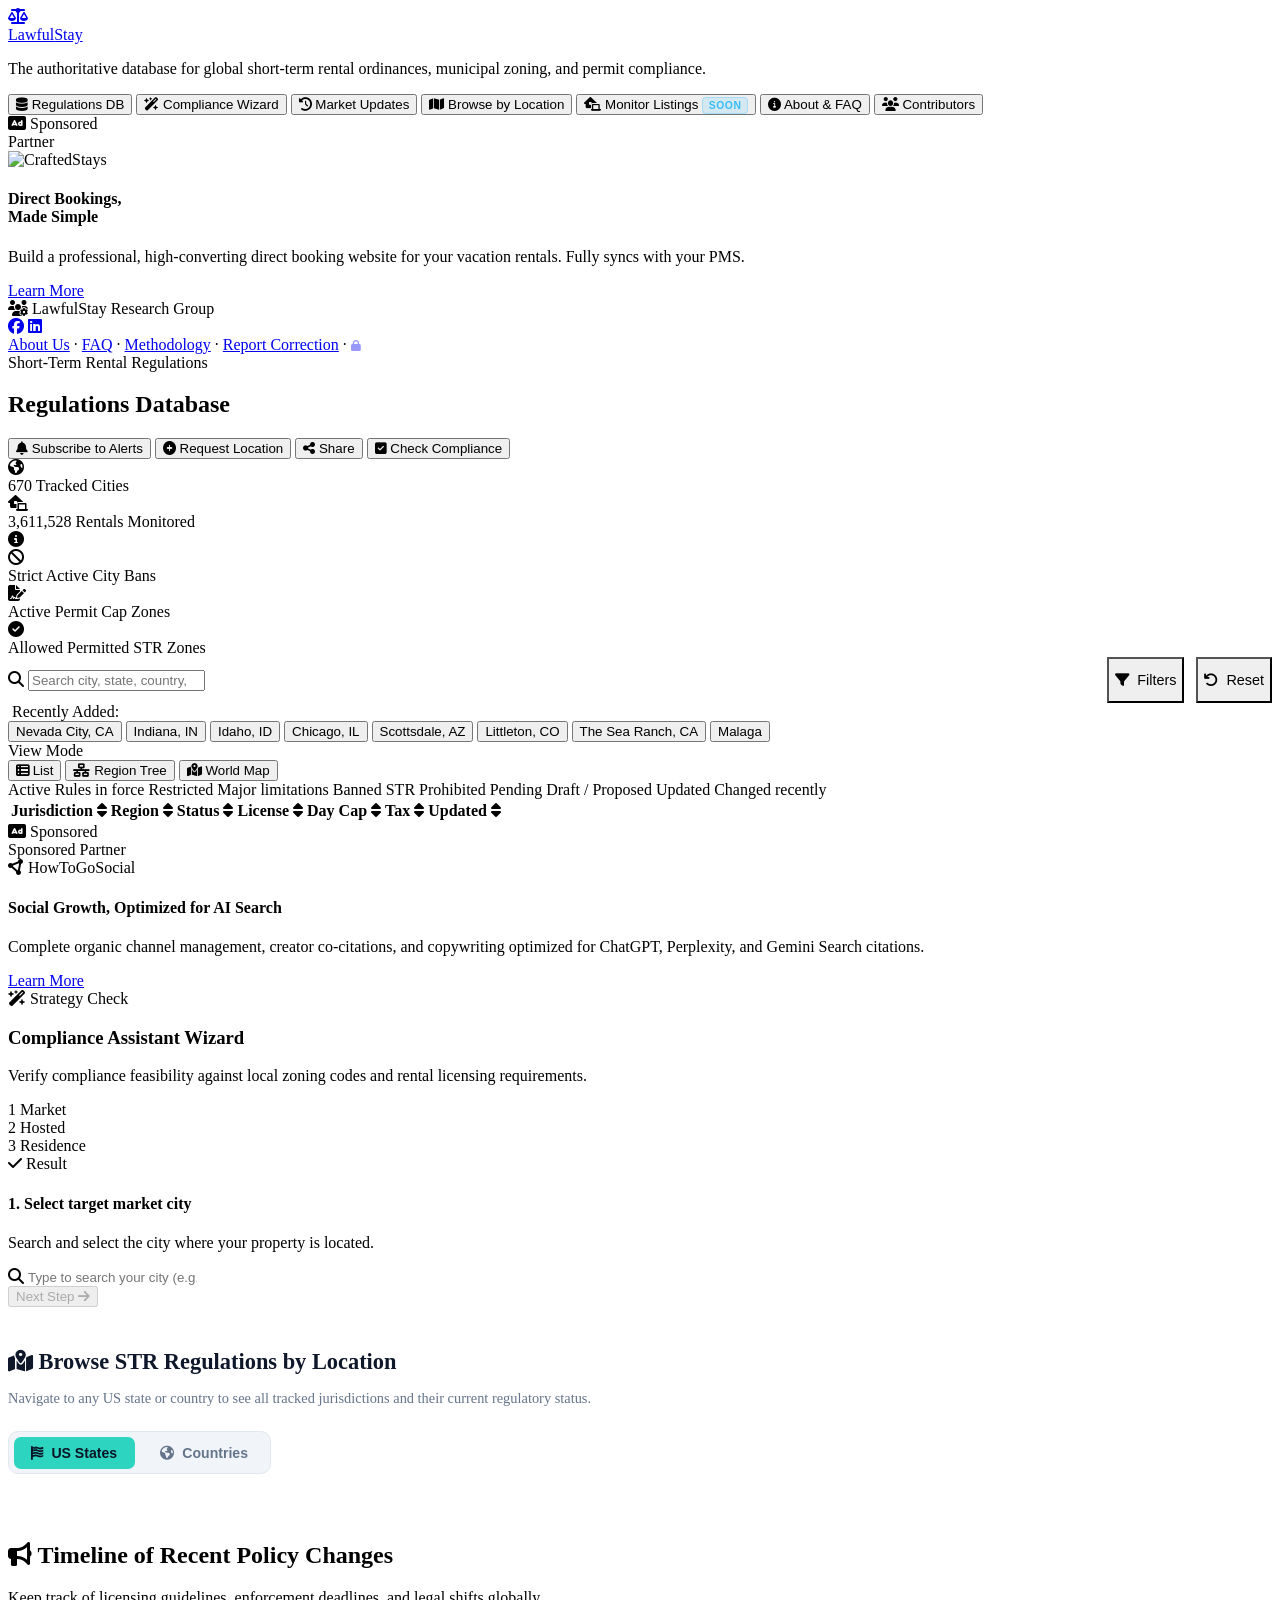
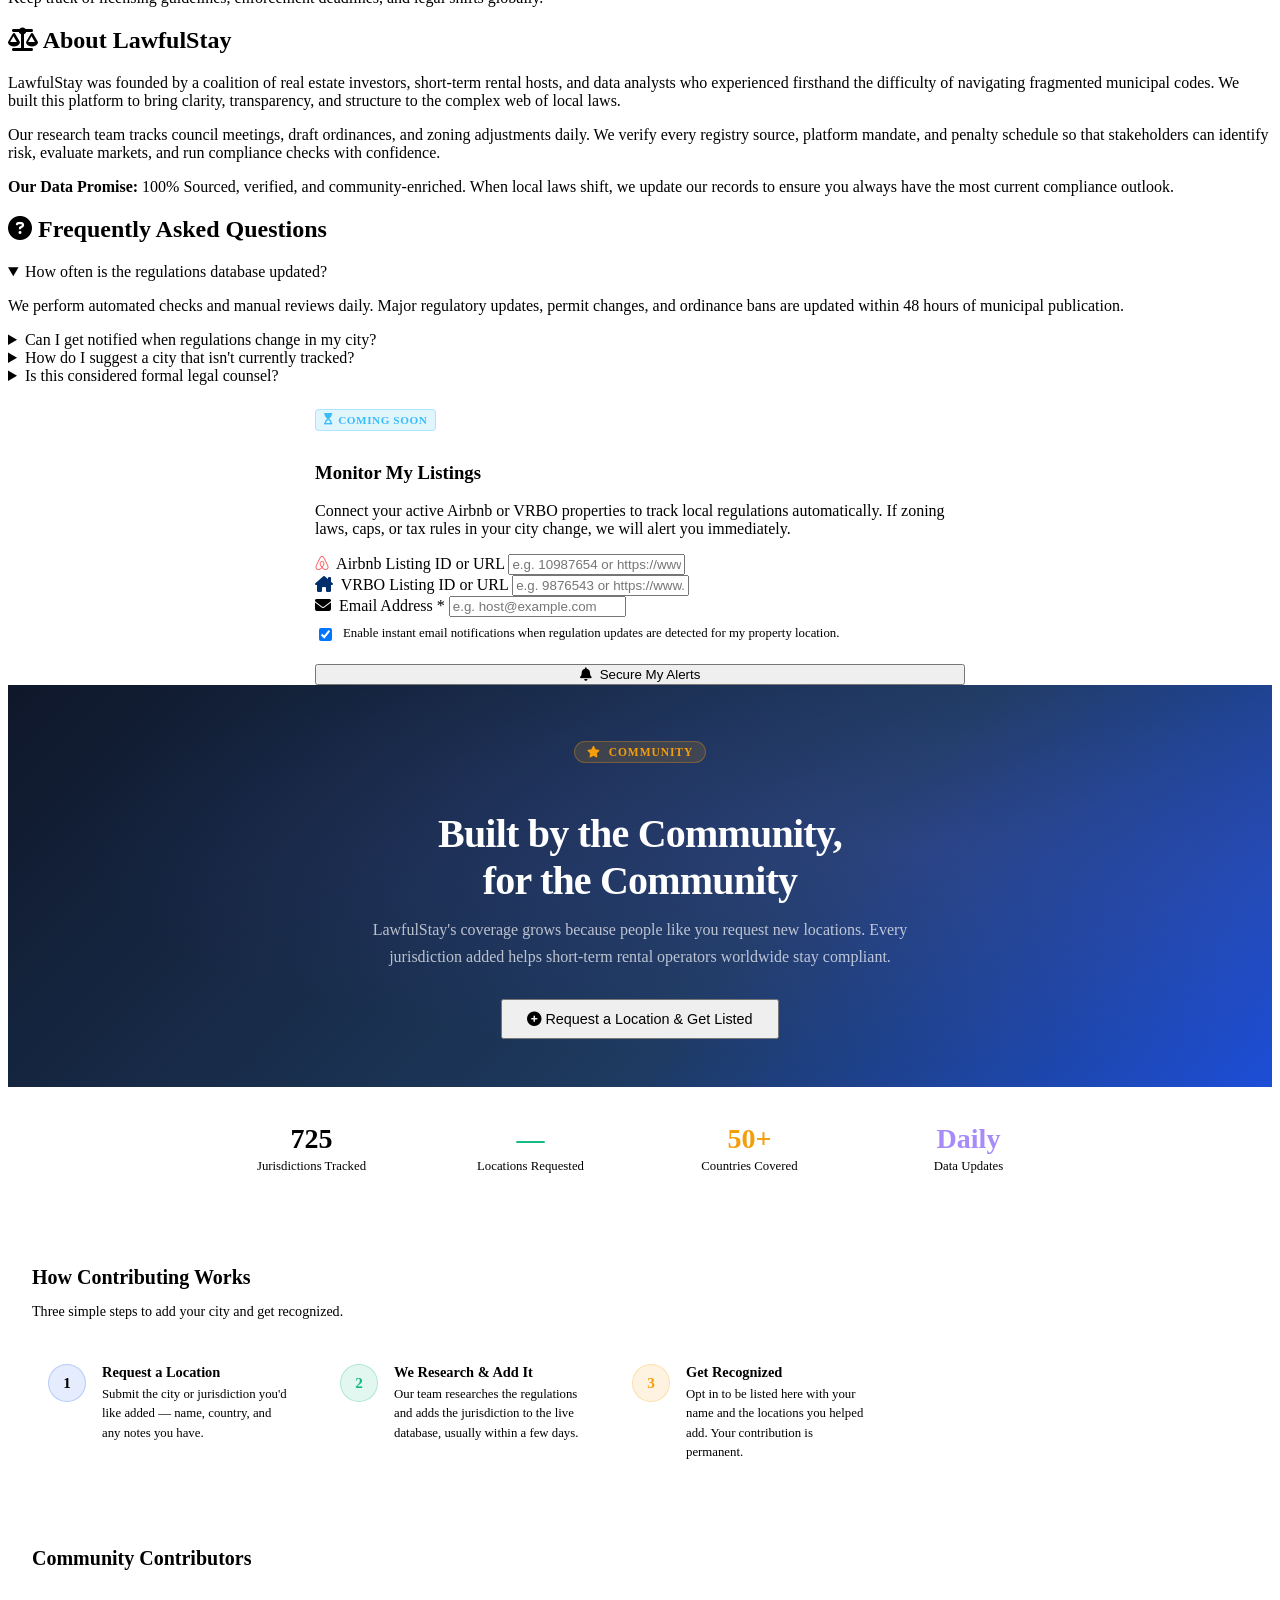
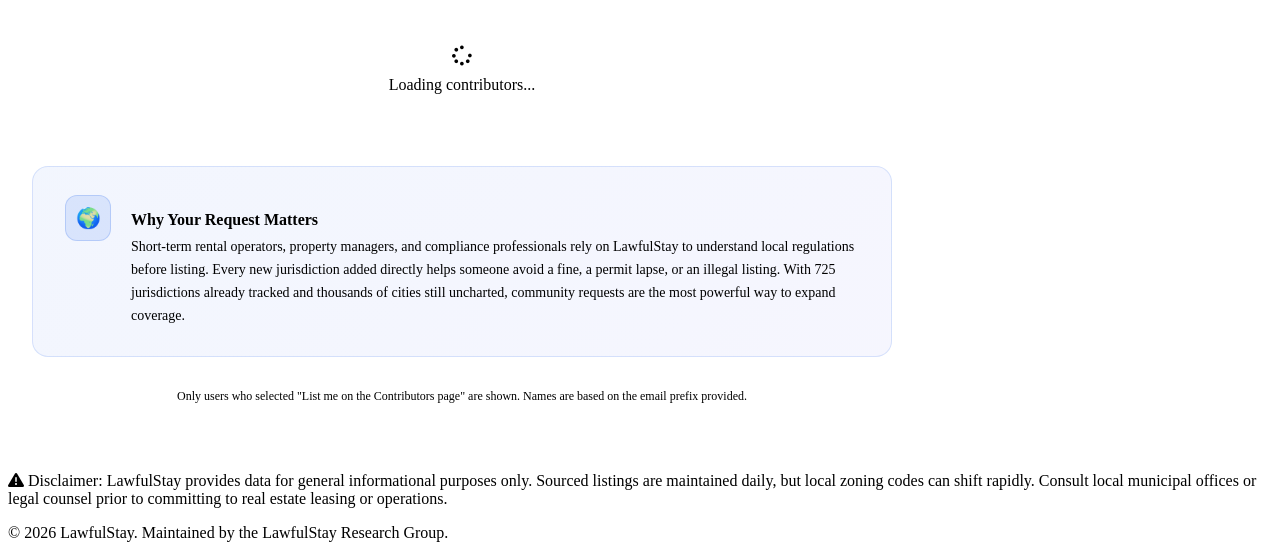
==== commit 2a2687f0: "feat: redesign Contributors page with hero, how-it-works, impact stats, and why-it-matters sections " ====
--- a/web/index.html
+++ b/web/index.html
@@ -733,48 +733,121 @@
 
       <!-- Panel: Contributors -->
       <div id="panel-contributors" class="panel">
-        <div class="container" style="max-width: 860px; padding: 2rem 1.5rem;">
-          <div class="section-header" style="margin-bottom: 2rem;">
-            <div class="badge-row" style="display: flex; align-items: center; gap: 0.6rem; margin-bottom: 0.75rem;">
-              <span class="status-badge" style="background: rgba(245,158,11,0.12); color: #f59e0b; border: 1px solid rgba(245,158,11,0.25); font-size: 0.72rem; font-weight: 700; padding: 0.2rem 0.65rem; border-radius: 20px; text-transform: uppercase; letter-spacing: 0.06em;">
-                <i class="fa-solid fa-star"></i> Community
-              </span>
-            </div>
-            <h2 style="font-family: var(--font-heading); font-size: 1.75rem; font-weight: 800; color: var(--text); margin-bottom: 0.5rem;">Our Contributors</h2>
-            <p style="color: var(--muted); font-size: 0.95rem; line-height: 1.6; max-width: 600px;">
-              These community members requested locations that have since been added to the LawfulStay database. Their contributions help keep coverage growing worldwide.
+
+        <!-- Hero -->
+        <div style="background: linear-gradient(135deg, #0f172a 0%, #1e3a5f 60%, #1d4ed8 100%); padding: 3.5rem 2rem 3rem; text-align: center; position: relative; overflow: hidden;">
+          <div style="position: absolute; inset: 0; background: radial-gradient(ellipse at 70% 40%, rgba(99,102,241,0.18) 0%, transparent 65%); pointer-events: none;"></div>
+          <div style="position: relative; max-width: 680px; margin: 0 auto;">
+            <div style="display: inline-flex; align-items: center; gap: 0.5rem; background: rgba(245,158,11,0.15); border: 1px solid rgba(245,158,11,0.3); color: #f59e0b; font-size: 0.72rem; font-weight: 700; padding: 0.25rem 0.75rem; border-radius: 20px; text-transform: uppercase; letter-spacing: 0.08em; margin-bottom: 1.25rem;">
+              <i class="fa-solid fa-star"></i> Community
+            </div>
+            <h1 style="font-family: var(--font-heading); font-size: clamp(1.8rem, 4vw, 2.5rem); font-weight: 800; color: #fff; margin-bottom: 0.75rem; letter-spacing: -0.02em;">Built by the Community,<br>for the Community</h1>
+            <p style="color: rgba(255,255,255,0.7); font-size: 1rem; line-height: 1.7; max-width: 540px; margin: 0 auto 1.75rem;">
+              LawfulStay's coverage grows because people like you request new locations. Every jurisdiction added helps short-term rental operators worldwide stay compliant.
             </p>
-            <div style="margin-top: 1.25rem;">
-              <button class="btn btn-secondary btn-sm" onclick="openRequestDialog()">
-                <i class="fa-solid fa-circle-plus"></i> Request a Location &amp; Get Listed
-              </button>
-            </div>
-          </div>
-
-          <!-- Stats bar -->
-          <div id="contributors-stats" style="display: flex; gap: 1.25rem; margin-bottom: 1.75rem; flex-wrap: wrap;"></div>
-
-          <!-- Loading state -->
-          <div id="contributors-loading" style="text-align: center; padding: 3rem 1rem; color: var(--muted);">
-            <i class="fa-solid fa-spinner fa-spin" style="font-size: 1.5rem; margin-bottom: 0.75rem; display: block;"></i>
-            Loading contributors...
-          </div>
-
-          <!-- Empty state -->
-          <div id="contributors-empty" style="display: none; text-align: center; padding: 3rem 1rem;">
-            <i class="fa-solid fa-users" style="font-size: 2.5rem; color: var(--muted-dark); margin-bottom: 1rem; display: block;"></i>
-            <h4 style="color: var(--text); margin-bottom: 0.4rem;">No contributors yet</h4>
-            <p style="color: var(--muted); font-size: 0.9rem;">Be the first! Request a location and opt in to be listed here.</p>
-          </div>
-
-          <!-- Contributors grid -->
-          <div id="contributors-grid" class="contributors-grid" style="display: none;"></div>
-
-          <p style="margin-top: 2rem; font-size: 0.78rem; color: var(--muted); text-align: center;">
+            <button class="btn btn-primary" onclick="openRequestDialog()" style="font-size: 0.9rem; padding: 0.65rem 1.5rem;">
+              <i class="fa-solid fa-circle-plus"></i> Request a Location &amp; Get Listed
+            </button>
+          </div>
+        </div>
+
+        <!-- Impact Stats -->
+        <div style="background: var(--surface); border-bottom: 1px solid var(--border); padding: 1.5rem 2rem;">
+          <div style="max-width: 860px; margin: 0 auto; display: grid; grid-template-columns: repeat(auto-fit, minmax(140px, 1fr)); gap: 1rem; text-align: center;">
+            <div style="padding: 0.75rem;">
+              <div style="font-size: 1.75rem; font-weight: 800; color: var(--accent); font-family: var(--font-heading);"><span class="js-juris-count">725</span></div>
+              <div style="font-size: 0.8rem; color: var(--muted); margin-top: 0.2rem;">Jurisdictions Tracked</div>
+            </div>
+            <div style="padding: 0.75rem;">
+              <div style="font-size: 1.75rem; font-weight: 800; color: #10b981; font-family: var(--font-heading);" id="contributor-impact-count">—</div>
+              <div style="font-size: 0.8rem; color: var(--muted); margin-top: 0.2rem;">Locations Requested</div>
+            </div>
+            <div style="padding: 0.75rem;">
+              <div style="font-size: 1.75rem; font-weight: 800; color: #f59e0b; font-family: var(--font-heading);">50+</div>
+              <div style="font-size: 0.8rem; color: var(--muted); margin-top: 0.2rem;">Countries Covered</div>
+            </div>
+            <div style="padding: 0.75rem;">
+              <div style="font-size: 1.75rem; font-weight: 800; color: #a78bfa; font-family: var(--font-heading);">Daily</div>
+              <div style="font-size: 0.8rem; color: var(--muted); margin-top: 0.2rem;">Data Updates</div>
+            </div>
+          </div>
+        </div>
+
+        <div class="container" style="max-width: 860px; padding: 2.5rem 1.5rem;">
+
+          <!-- How It Works -->
+          <div style="margin-bottom: 3rem;">
+            <h2 style="font-family: var(--font-heading); font-size: 1.25rem; font-weight: 800; color: var(--text); margin-bottom: 0.4rem;">How Contributing Works</h2>
+            <p style="color: var(--muted); font-size: 0.88rem; margin-bottom: 1.5rem;">Three simple steps to add your city and get recognized.</p>
+            <div style="display: grid; grid-template-columns: repeat(auto-fit, minmax(200px, 1fr)); gap: 1rem;">
+              <div style="background: var(--surface); border: 1px solid var(--border); border-radius: 12px; padding: 1.25rem 1.25rem 1.25rem 1rem; display: flex; gap: 1rem; align-items: flex-start;">
+                <div style="width: 36px; height: 36px; border-radius: 50%; background: rgba(37,99,235,0.12); border: 1px solid rgba(37,99,235,0.25); display: flex; align-items: center; justify-content: center; flex-shrink: 0; font-weight: 800; color: var(--accent); font-size: 0.95rem;">1</div>
+                <div>
+                  <div style="font-weight: 700; color: var(--text); font-size: 0.9rem; margin-bottom: 0.25rem;">Request a Location</div>
+                  <div style="font-size: 0.8rem; color: var(--muted); line-height: 1.5;">Submit the city or jurisdiction you'd like added — name, country, and any notes you have.</div>
+                </div>
+              </div>
+              <div style="background: var(--surface); border: 1px solid var(--border); border-radius: 12px; padding: 1.25rem 1.25rem 1.25rem 1rem; display: flex; gap: 1rem; align-items: flex-start;">
+                <div style="width: 36px; height: 36px; border-radius: 50%; background: rgba(16,185,129,0.12); border: 1px solid rgba(16,185,129,0.25); display: flex; align-items: center; justify-content: center; flex-shrink: 0; font-weight: 800; color: #10b981; font-size: 0.95rem;">2</div>
+                <div>
+                  <div style="font-weight: 700; color: var(--text); font-size: 0.9rem; margin-bottom: 0.25rem;">We Research &amp; Add It</div>
+                  <div style="font-size: 0.8rem; color: var(--muted); line-height: 1.5;">Our team researches the regulations and adds the jurisdiction to the live database, usually within a few days.</div>
+                </div>
+              </div>
+              <div style="background: var(--surface); border: 1px solid var(--border); border-radius: 12px; padding: 1.25rem 1.25rem 1.25rem 1rem; display: flex; gap: 1rem; align-items: flex-start;">
+                <div style="width: 36px; height: 36px; border-radius: 50%; background: rgba(245,158,11,0.12); border: 1px solid rgba(245,158,11,0.25); display: flex; align-items: center; justify-content: center; flex-shrink: 0; font-weight: 800; color: #f59e0b; font-size: 0.95rem;">3</div>
+                <div>
+                  <div style="font-weight: 700; color: var(--text); font-size: 0.9rem; margin-bottom: 0.25rem;">Get Recognized</div>
+                  <div style="font-size: 0.8rem; color: var(--muted); line-height: 1.5;">Opt in to be listed here with your name and the locations you helped add. Your contribution is permanent.</div>
+                </div>
+              </div>
+            </div>
+          </div>
+
+          <!-- Contributors Section -->
+          <div style="margin-bottom: 2rem;">
+            <div style="display: flex; align-items: baseline; justify-content: space-between; flex-wrap: wrap; gap: 0.5rem; margin-bottom: 1.25rem;">
+              <h2 style="font-family: var(--font-heading); font-size: 1.25rem; font-weight: 800; color: var(--text);">Community Contributors</h2>
+              <span id="contributors-count-badge" style="font-size: 0.8rem; color: var(--muted);"></span>
+            </div>
+
+            <!-- Loading state -->
+            <div id="contributors-loading" style="text-align: center; padding: 2.5rem 1rem; color: var(--muted);">
+              <i class="fa-solid fa-spinner fa-spin" style="font-size: 1.25rem; margin-bottom: 0.6rem; display: block;"></i>
+              Loading contributors...
+            </div>
+
+            <!-- Empty state -->
+            <div id="contributors-empty" style="display: none; background: var(--surface); border: 1px dashed var(--border); border-radius: 12px; text-align: center; padding: 2.5rem 1.5rem;">
+              <i class="fa-solid fa-users" style="font-size: 2rem; color: var(--muted-dark); margin-bottom: 0.75rem; display: block;"></i>
+              <h4 style="color: var(--text); margin-bottom: 0.35rem; font-size: 1rem;">Be the First Listed Contributor</h4>
+              <p style="color: var(--muted); font-size: 0.85rem; max-width: 340px; margin: 0 auto 1.25rem;">Request a location and check the opt-in box — your name will appear here once we add it to the database.</p>
+              <button class="btn btn-secondary btn-sm" onclick="openRequestDialog()"><i class="fa-solid fa-circle-plus"></i> Request a Location</button>
+            </div>
+
+            <!-- Contributors grid -->
+            <div id="contributors-grid" class="contributors-grid" style="display: none;"></div>
+          </div>
+
+          <!-- Why It Matters -->
+          <div style="background: linear-gradient(135deg, rgba(37,99,235,0.06) 0%, rgba(99,102,241,0.06) 100%); border: 1px solid rgba(37,99,235,0.15); border-radius: 16px; padding: 1.75rem 2rem; margin-bottom: 2rem;">
+            <div style="display: flex; gap: 1.25rem; align-items: flex-start; flex-wrap: wrap;">
+              <div style="width: 44px; height: 44px; border-radius: 12px; background: rgba(37,99,235,0.12); border: 1px solid rgba(37,99,235,0.2); display: flex; align-items: center; justify-content: center; flex-shrink: 0; font-size: 1.25rem;">🌍</div>
+              <div style="flex: 1; min-width: 200px;">
+                <h3 style="font-size: 1rem; font-weight: 700; color: var(--text); margin-bottom: 0.4rem;">Why Your Request Matters</h3>
+                <p style="font-size: 0.875rem; color: var(--muted); line-height: 1.65; margin: 0;">
+                  Short-term rental operators, property managers, and compliance professionals rely on LawfulStay to understand local regulations before listing. Every new jurisdiction added directly helps someone avoid a fine, a permit lapse, or an illegal listing. With <span class="js-juris-count">725</span> jurisdictions already tracked and thousands of cities still uncharted, community requests are the most powerful way to expand coverage.
+                </p>
+              </div>
+            </div>
+          </div>
+
+          <p style="font-size: 0.75rem; color: var(--muted); text-align: center;">
             Only users who selected "List me on the Contributors page" are shown. Names are based on the email prefix provided.
           </p>
         </div>
       </div>
+
 
       <!-- Footer Info -->
       <footer class="footer">
@@ -1128,27 +1201,25 @@
       const grid    = document.getElementById("contributors-grid");
       const loading = document.getElementById("contributors-loading");
       const empty   = document.getElementById("contributors-empty");
-      const stats   = document.getElementById("contributors-stats");
       try {
         const res  = await fetch("/api/contributors");
         const data = await res.json();
         loading.style.display = "none";
         const list = data.contributors || [];
+        const totalLocations = data.total_locations || list.length;
+
+        // Update impact stats in hero bar
+        const impactEl = document.getElementById("contributor-impact-count");
+        if (impactEl) impactEl.textContent = totalLocations;
+
+        // Update count badge next to heading
+        const badgeEl = document.getElementById("contributors-count-badge");
+        if (badgeEl && list.length > 0) badgeEl.textContent = `${list.length} listed`;
+
         if (list.length === 0) {
           empty.style.display = "block";
           return;
         }
-        // Stats bar
-        stats.innerHTML = `
-          <div class="contributor-stat">
-            <span class="contributor-stat-num">${list.length}</span>
-            <span class="contributor-stat-label">Contributors</span>
-          </div>
-          <div class="contributor-stat">
-            <span class="contributor-stat-num">${data.total_locations || list.length}</span>
-            <span class="contributor-stat-label">Locations Requested</span>
-          </div>
-        `;
         // Build grid
         grid.innerHTML = list.map(c => {
           const initials = c.display_name.slice(0, 2).toUpperCase();
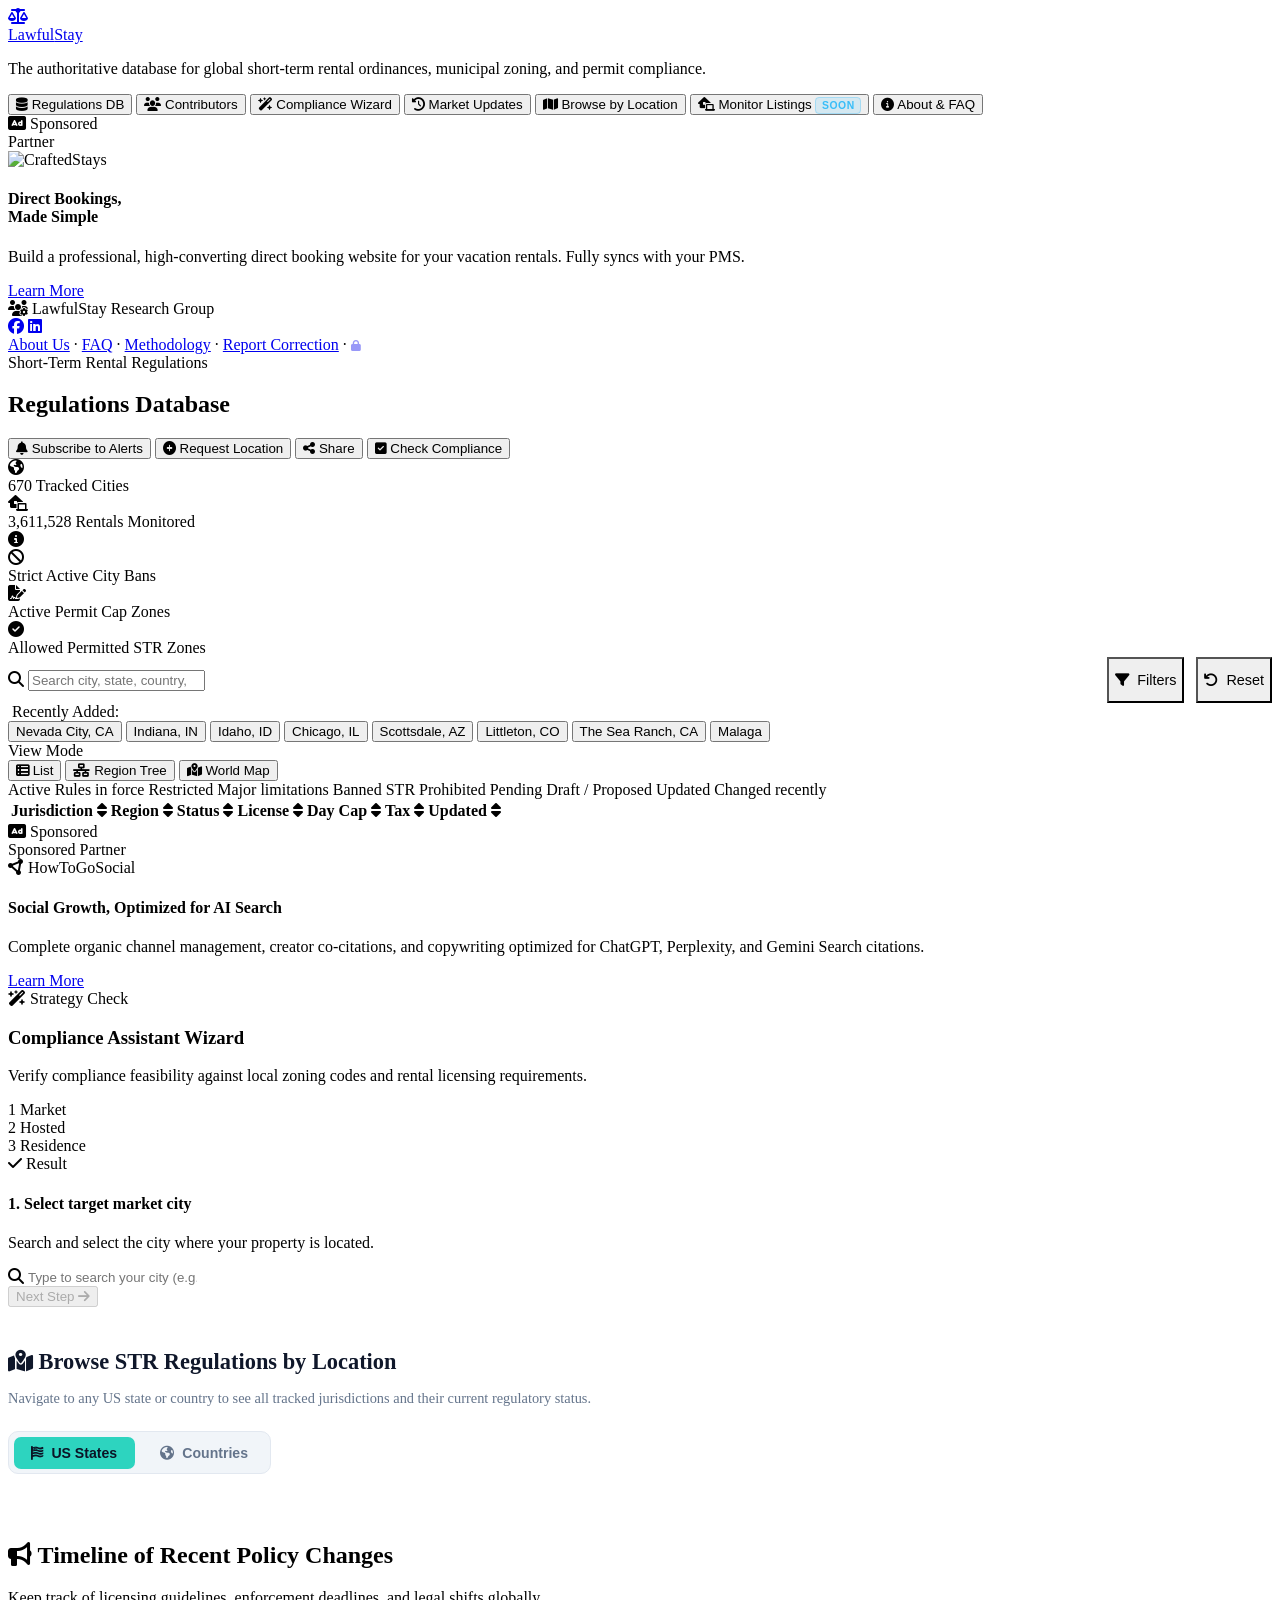
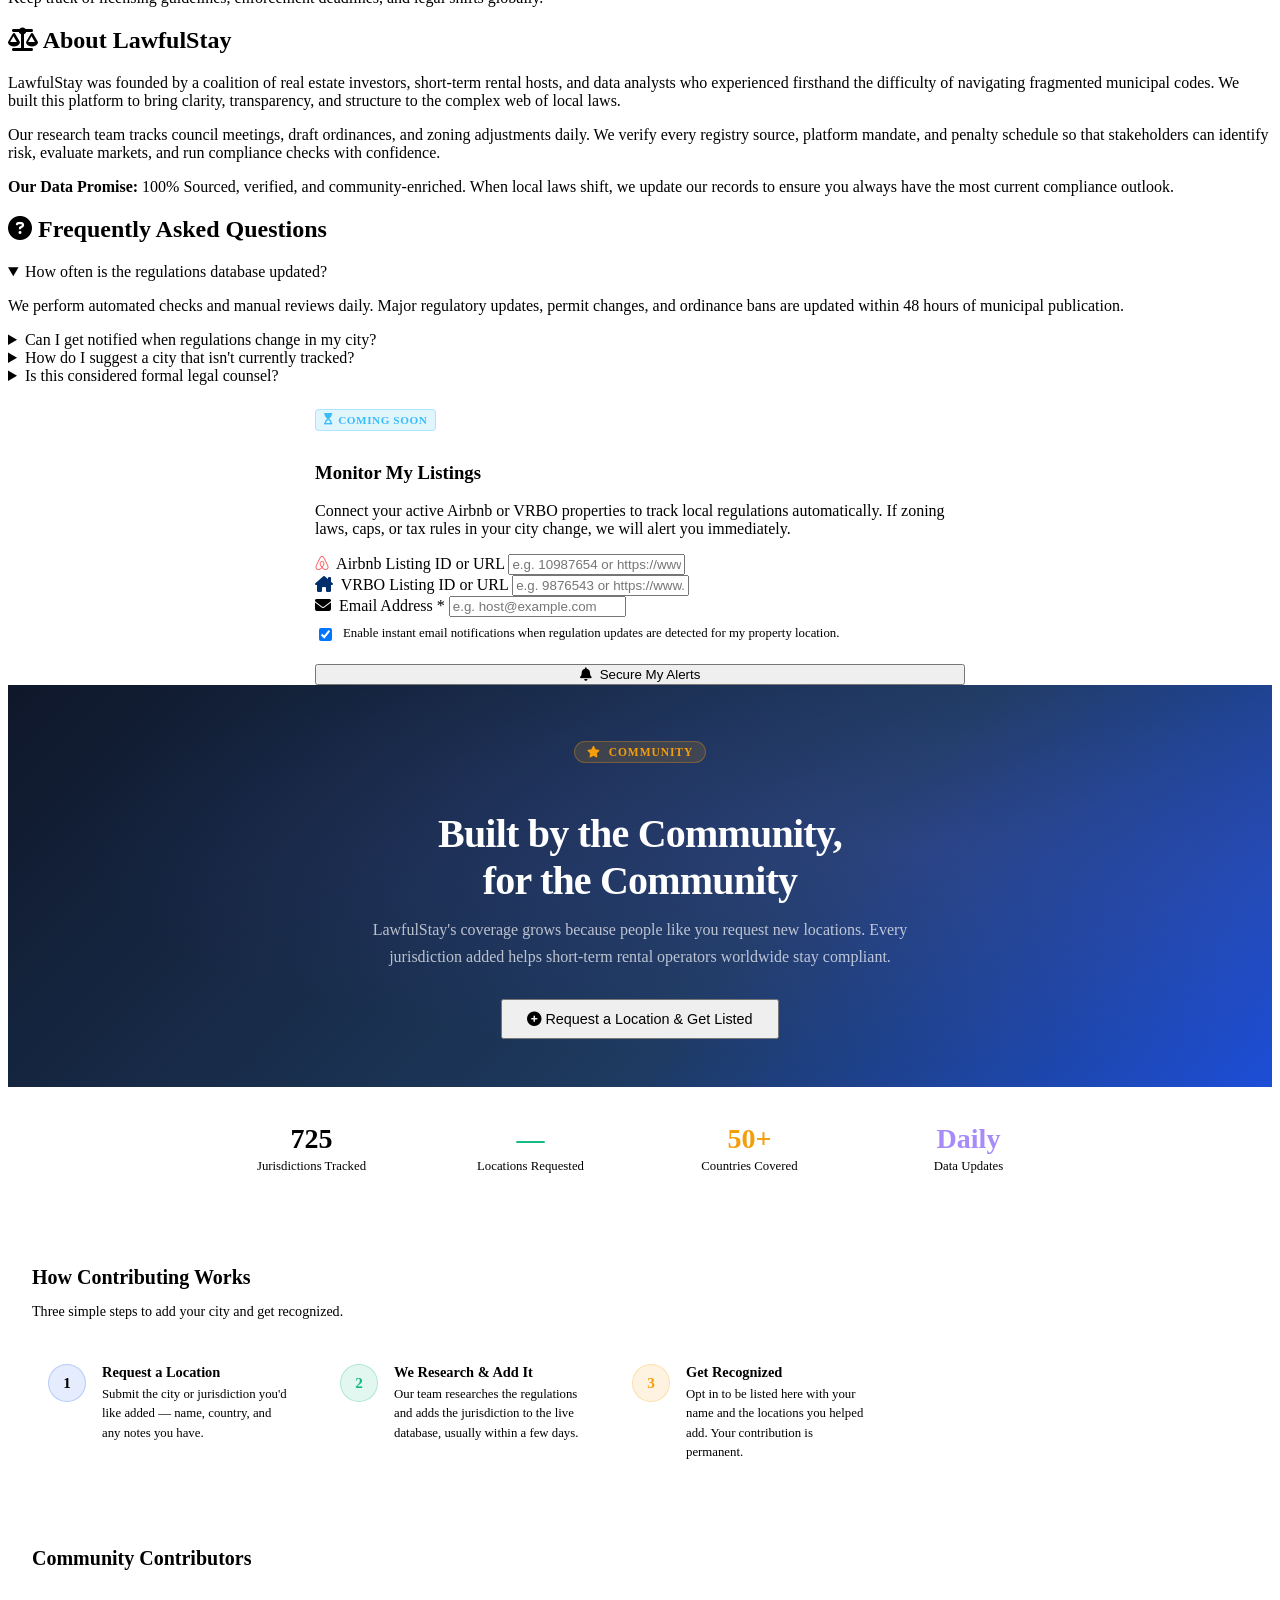
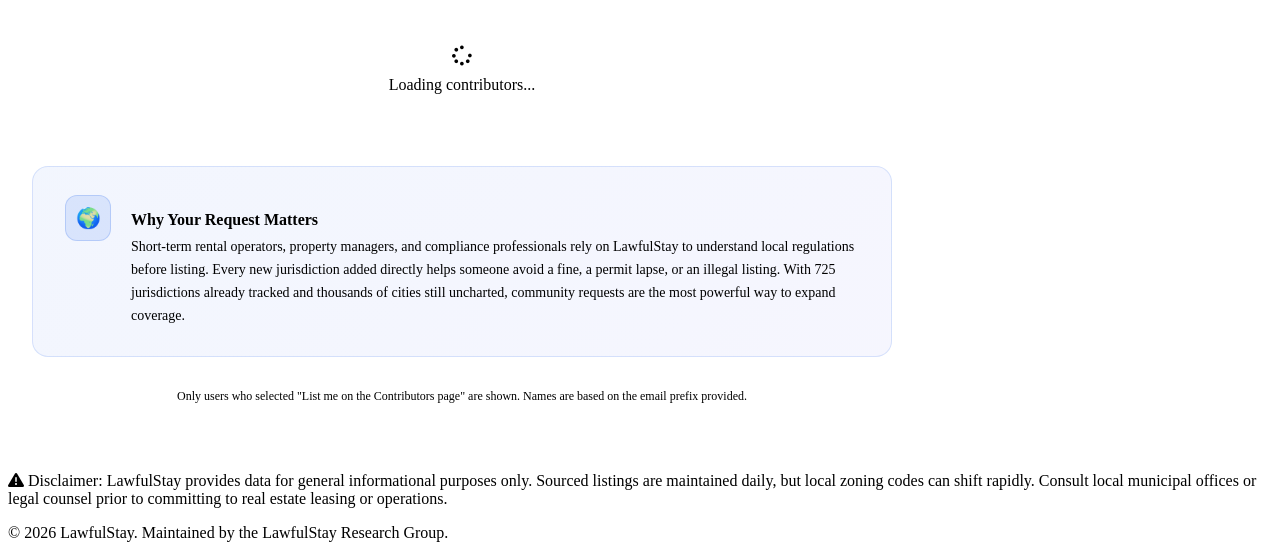
==== commit b153d34f: "ui: move Contributors nav item to second position, just below Regulations DB" ====
--- a/web/index.html
+++ b/web/index.html
@@ -139,6 +139,10 @@
           <i class="fa-solid fa-database"></i>
           <span>Regulations DB</span>
         </button>
+        <button class="nav-item" data-tab="contributors" aria-label="Contributors">
+          <i class="fa-solid fa-users"></i>
+          <span>Contributors</span>
+        </button>
         <button class="nav-item" data-tab="assistant" aria-label="Compliance Assistant">
           <i class="fa-solid fa-wand-magic-sparkles"></i>
           <span>Compliance Wizard</span>
@@ -159,10 +163,6 @@
         <button class="nav-item" data-tab="about" aria-label="About &amp; FAQ">
           <i class="fa-solid fa-circle-info"></i>
           <span>About &amp; FAQ</span>
-        </button>
-        <button class="nav-item" data-tab="contributors" aria-label="Contributors">
-          <i class="fa-solid fa-users"></i>
-          <span>Contributors</span>
         </button>
       </nav>
 
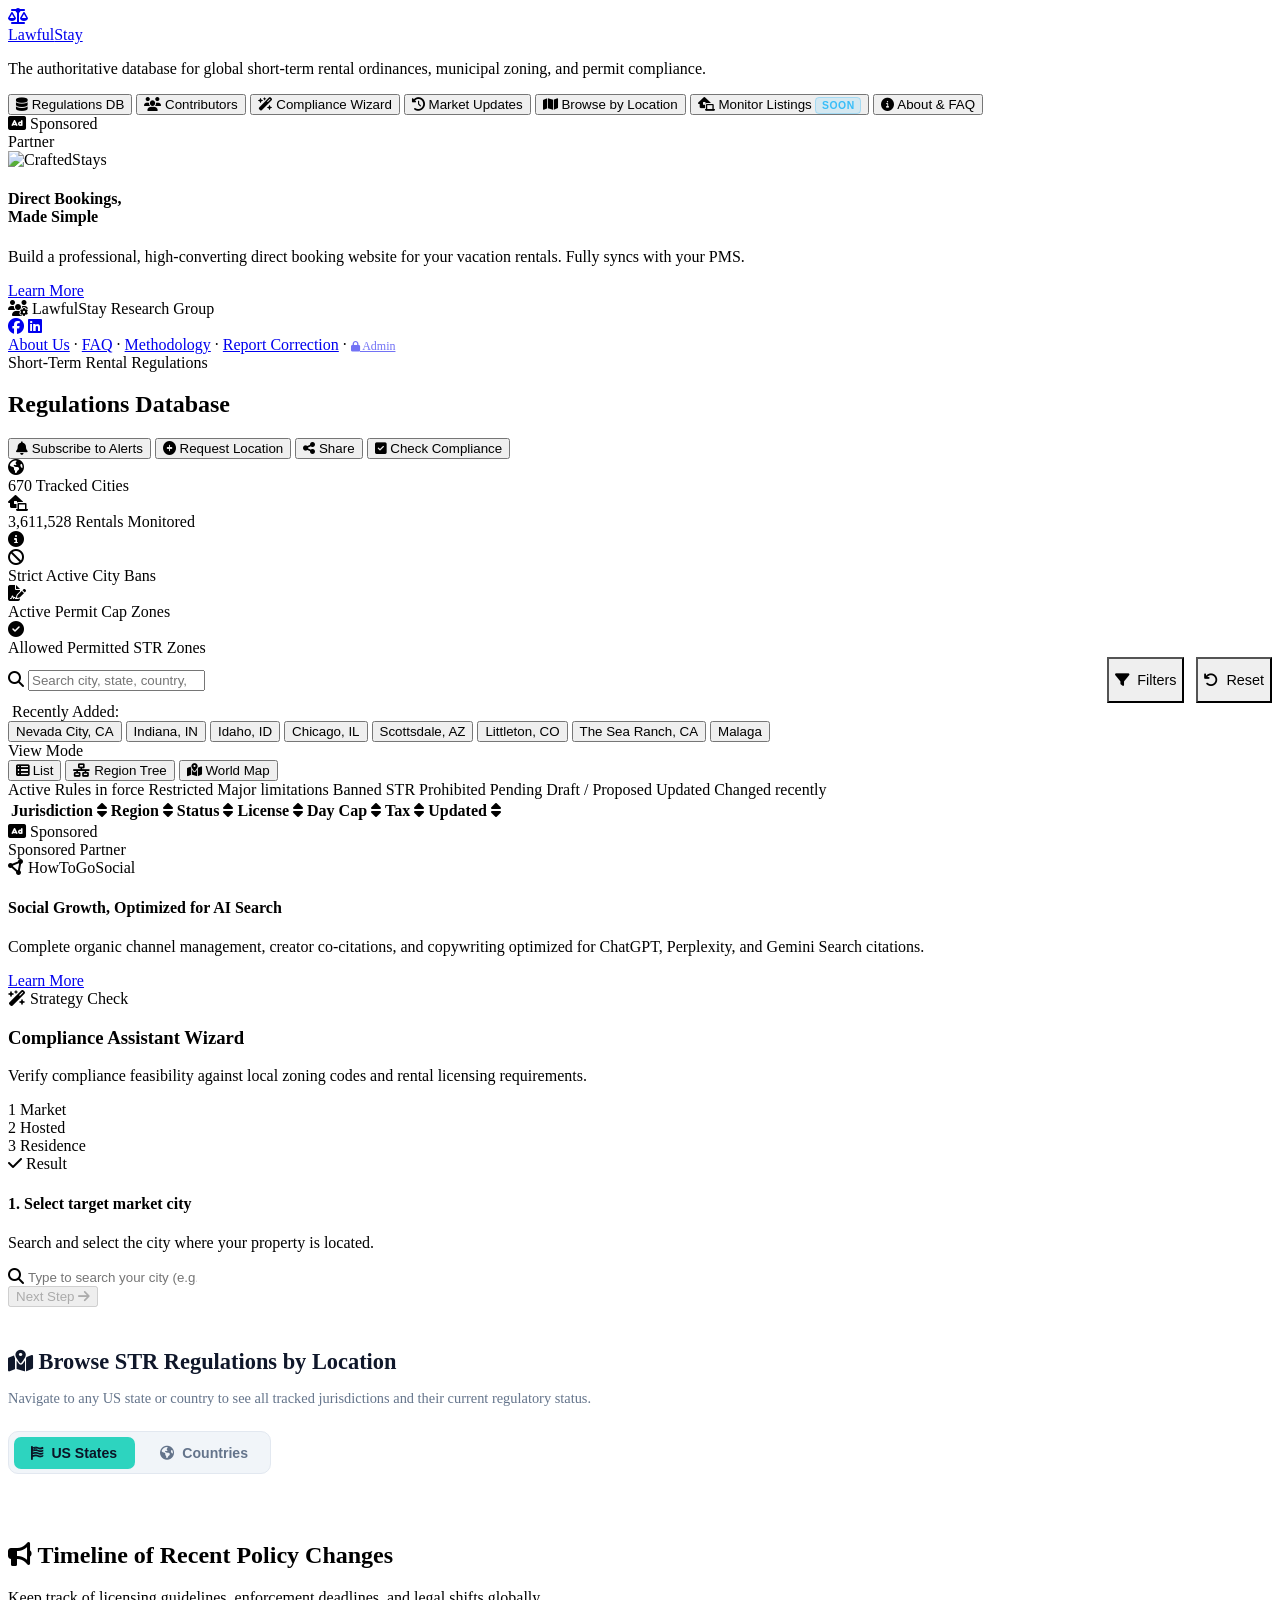
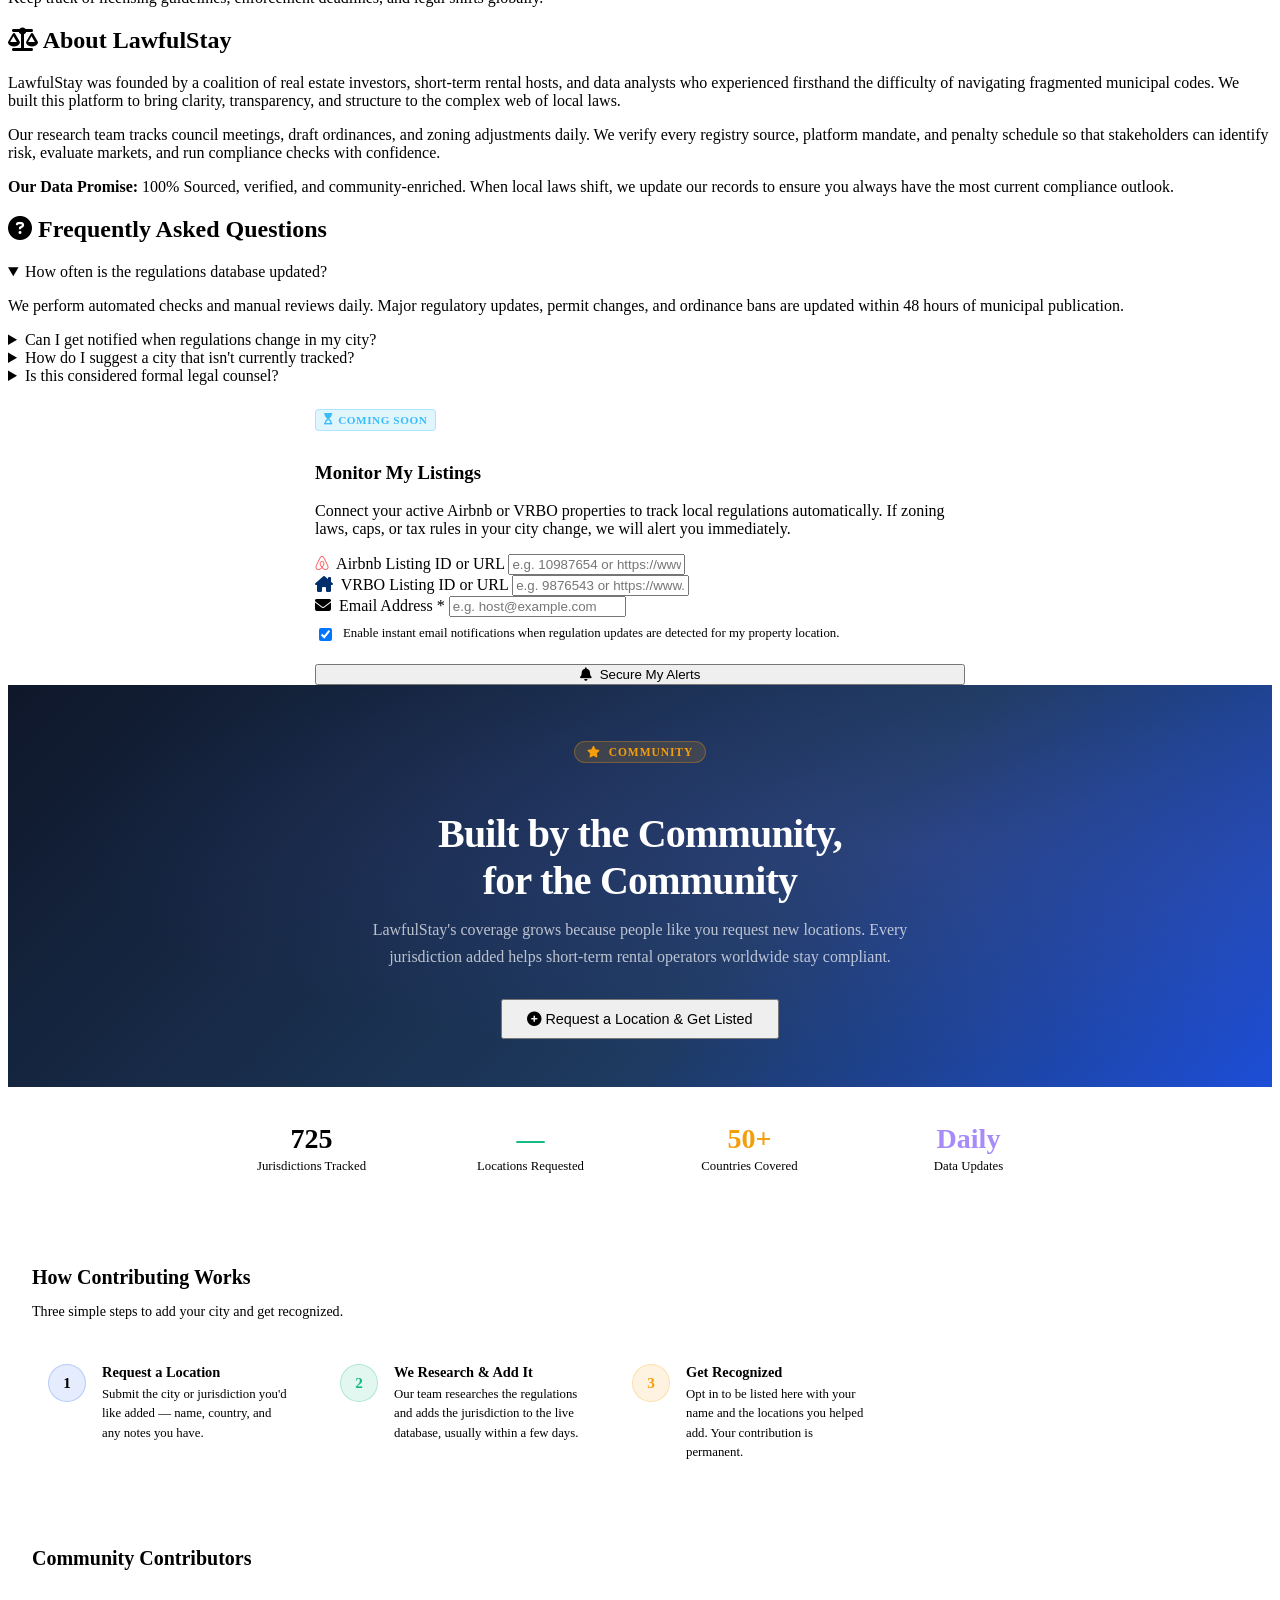
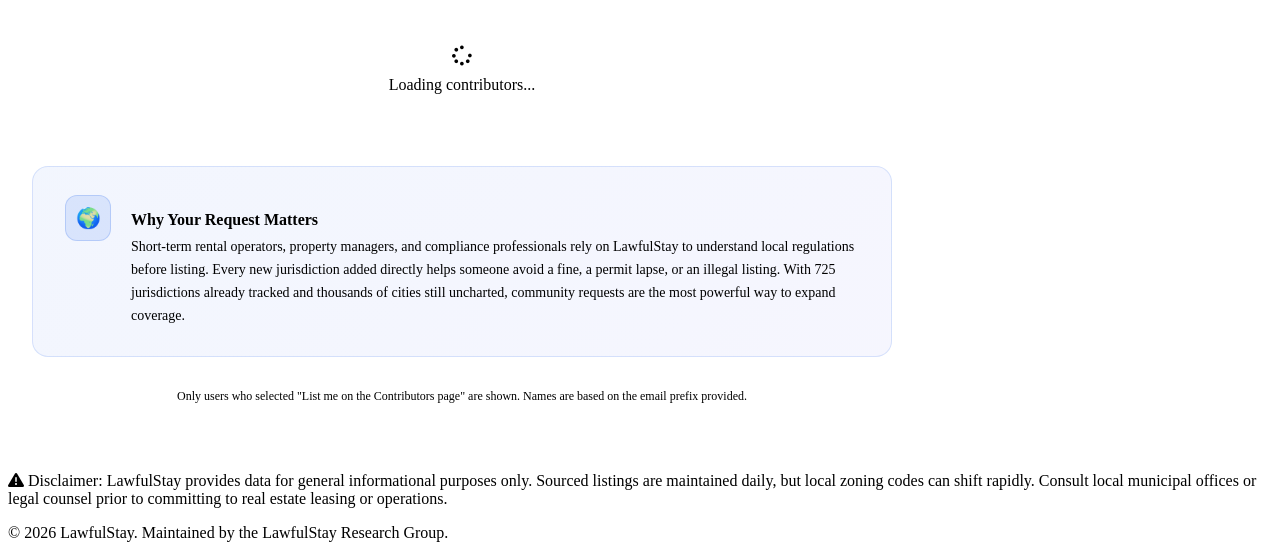
==== commit 4ade8272: "fix: make admin link visible — add text label and increase opacity" ====
--- a/web/index.html
+++ b/web/index.html
@@ -206,7 +206,7 @@
           <a href="#" onclick="switchTab('about'); return false;">FAQ</a> &middot;
           <a href="/methodology/" target="_blank" rel="noopener">Methodology</a> &middot;
           <a href="#" onclick="openFeedbackDialog('', ''); return false;">Report Correction</a> &middot;
-          <a href="/admin" title="Admin" style="opacity: 0.4; font-size: 0.7rem;" rel="nofollow"><i class="fa-solid fa-lock"></i></a>
+          <a href="/admin" title="Admin" style="opacity: 0.55; font-size: 0.75rem;" rel="nofollow"><i class="fa-solid fa-lock" style="font-size: 0.65rem;"></i> Admin</a>
         </div>
       </div>
     </aside>
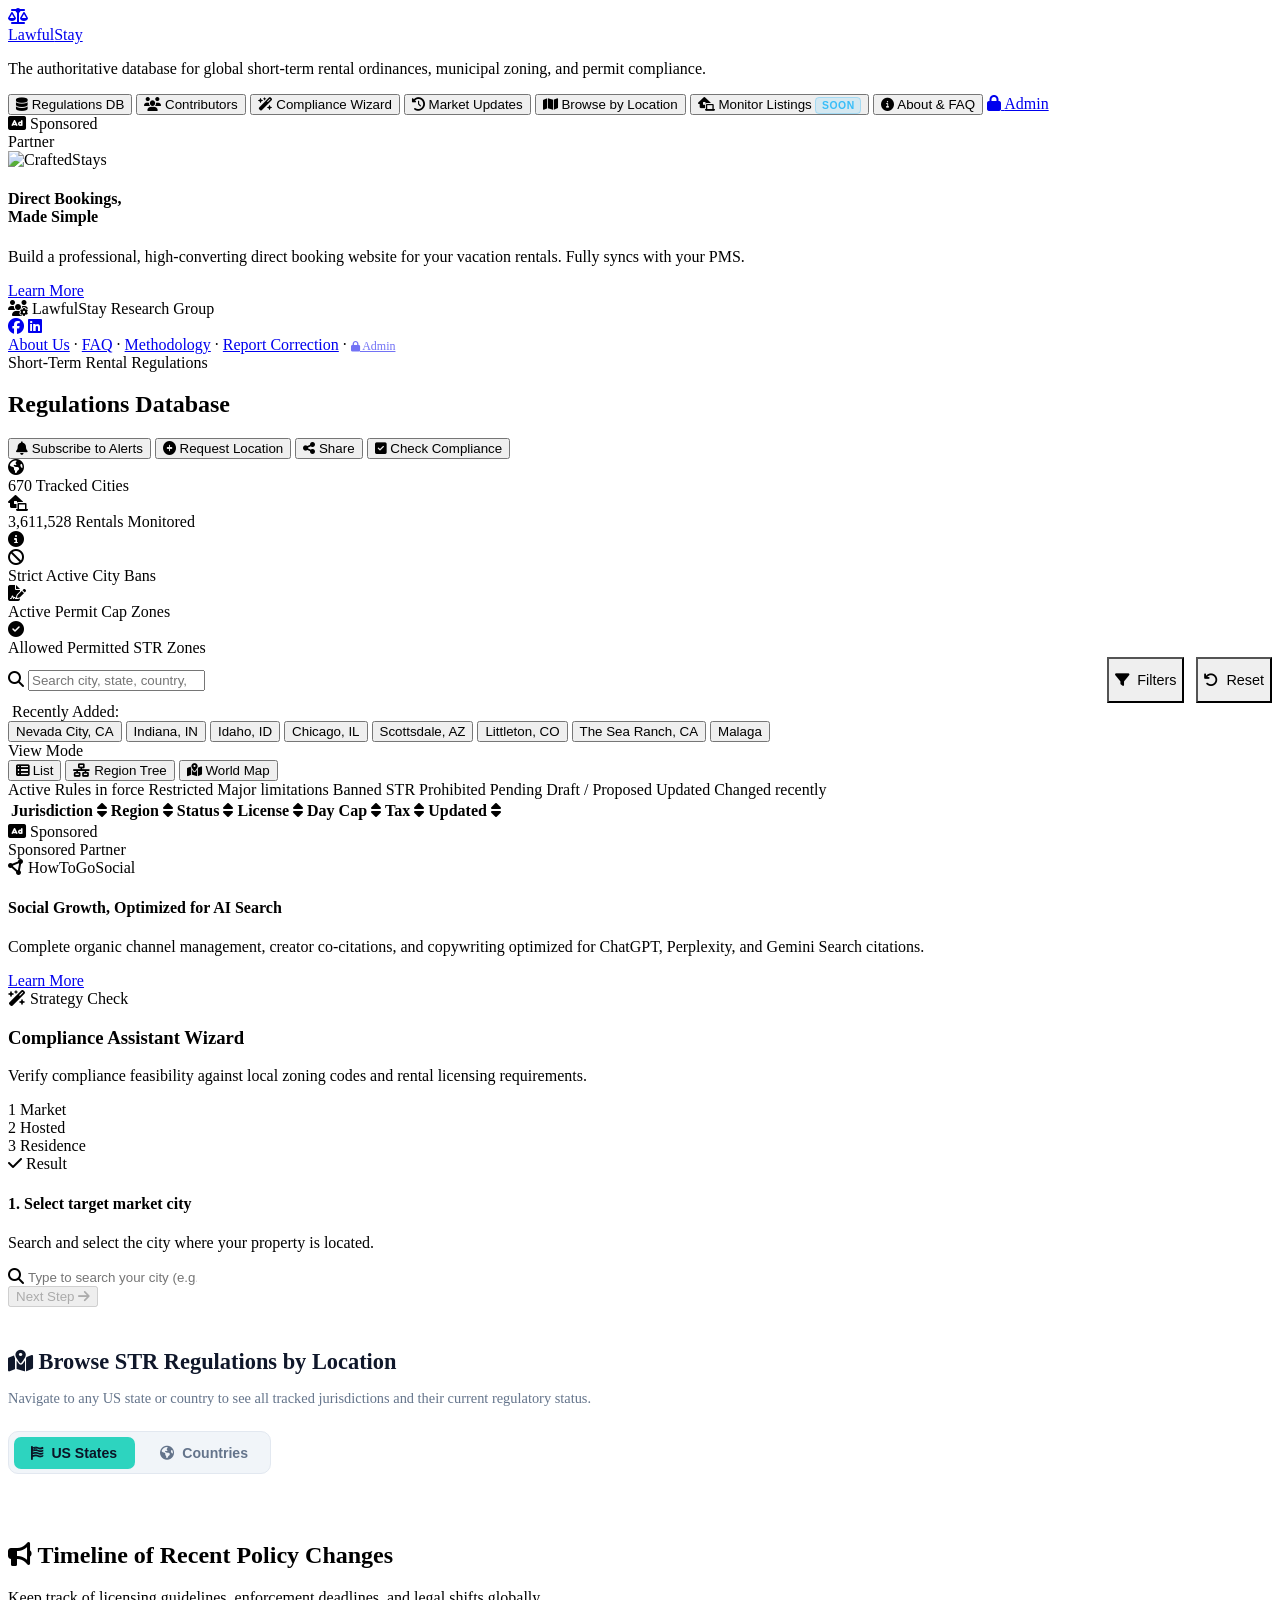
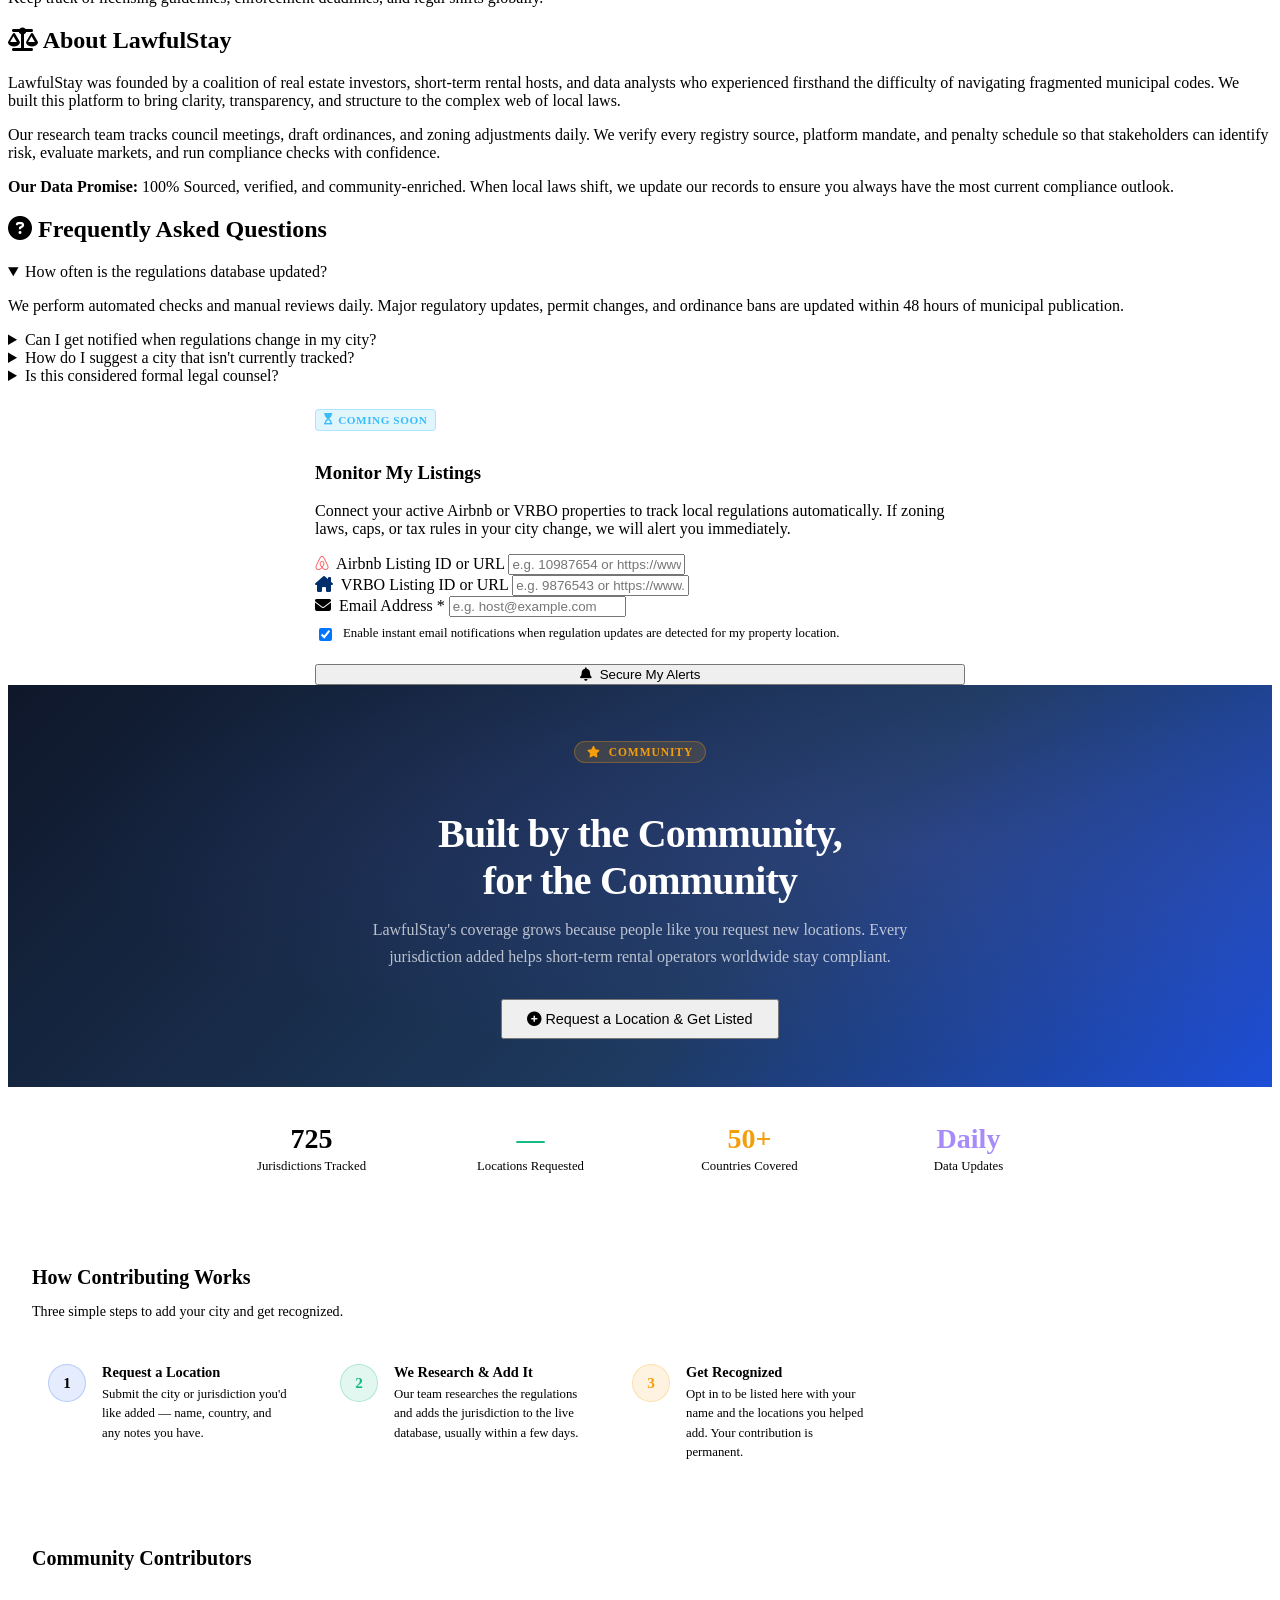
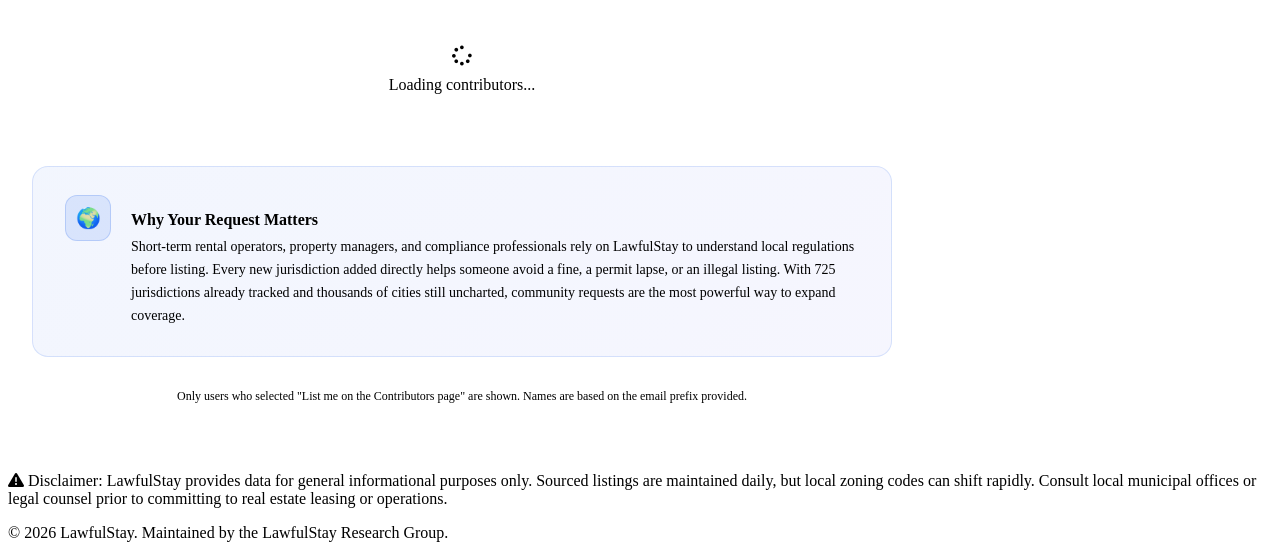
==== commit 2d8bbb4d: "feat: add Admin as proper sidebar nav item below About & FAQ" ====
--- a/web/index.html
+++ b/web/index.html
@@ -164,6 +164,10 @@
           <i class="fa-solid fa-circle-info"></i>
           <span>About &amp; FAQ</span>
         </button>
+        <a href="/admin" class="nav-item" rel="nofollow" aria-label="Admin">
+          <i class="fa-solid fa-lock"></i>
+          <span>Admin</span>
+        </a>
       </nav>
 
       <!-- Sidebar Ad Slot -->
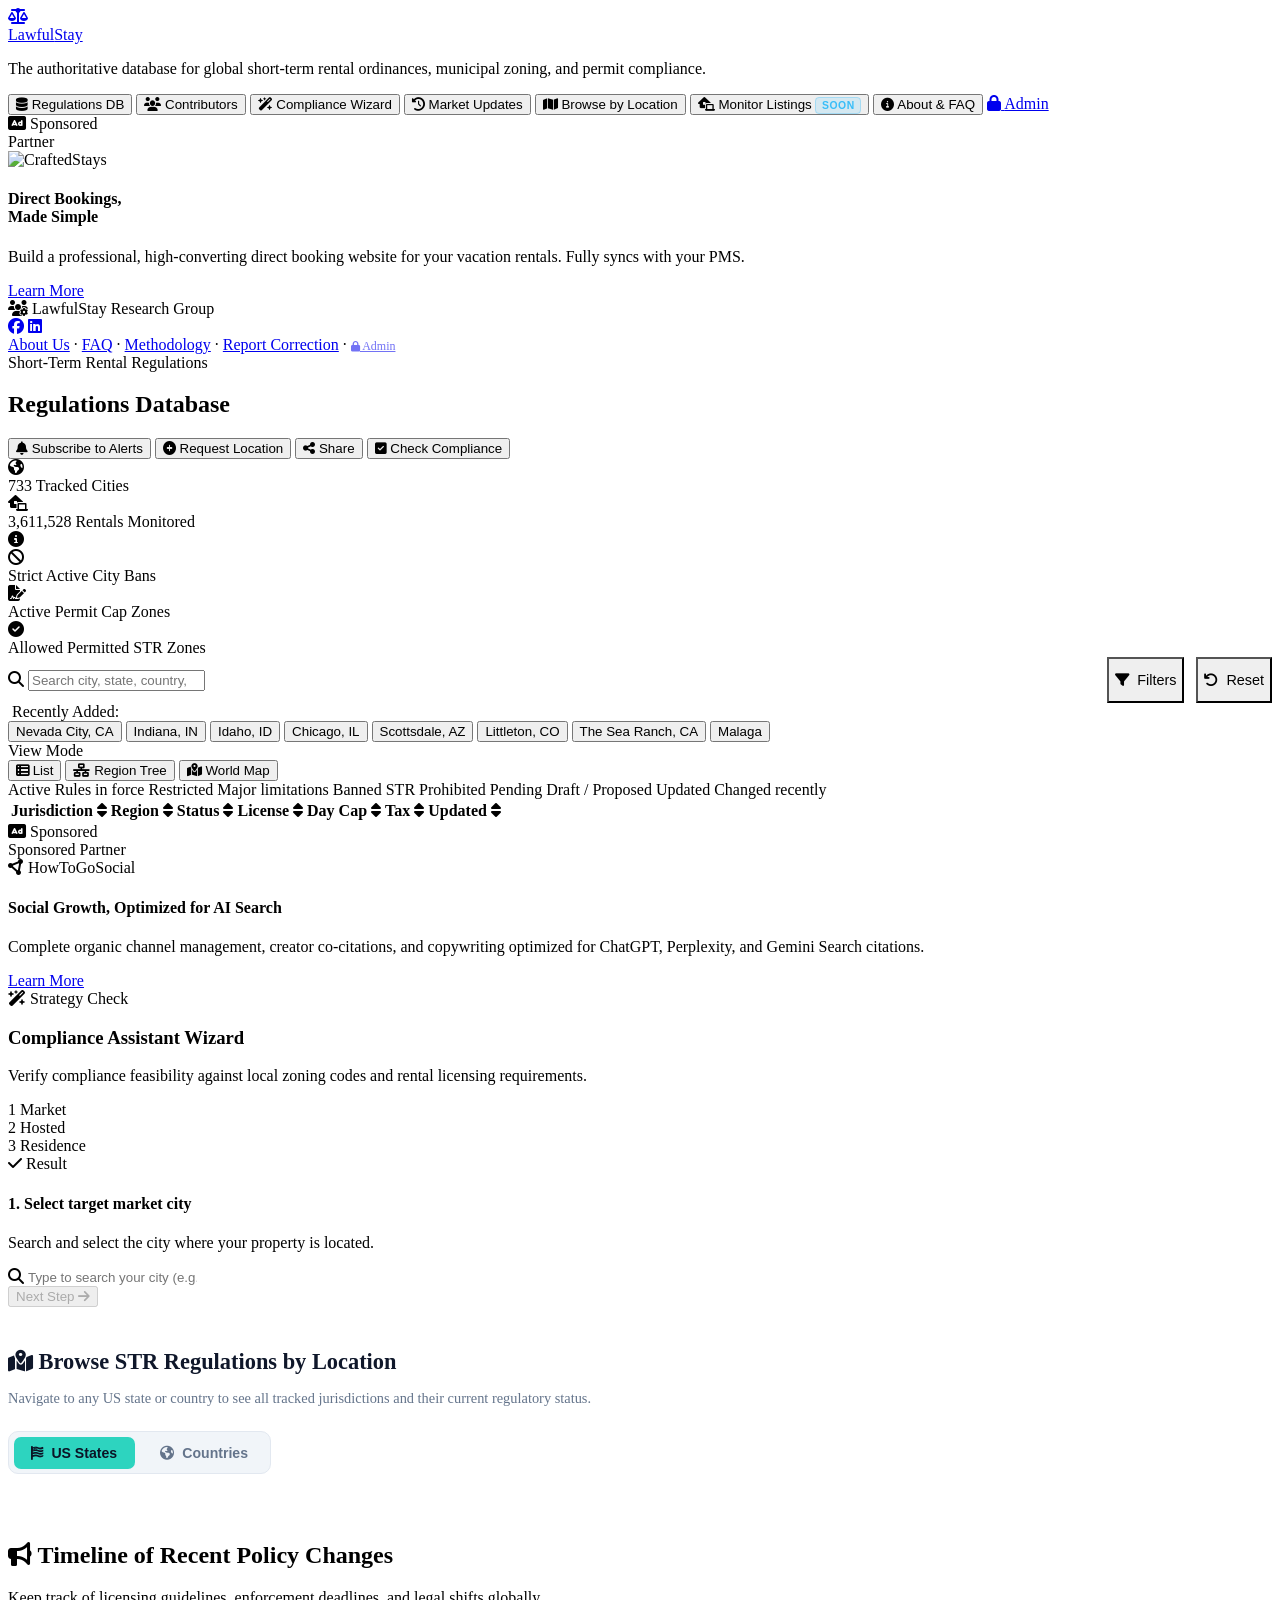
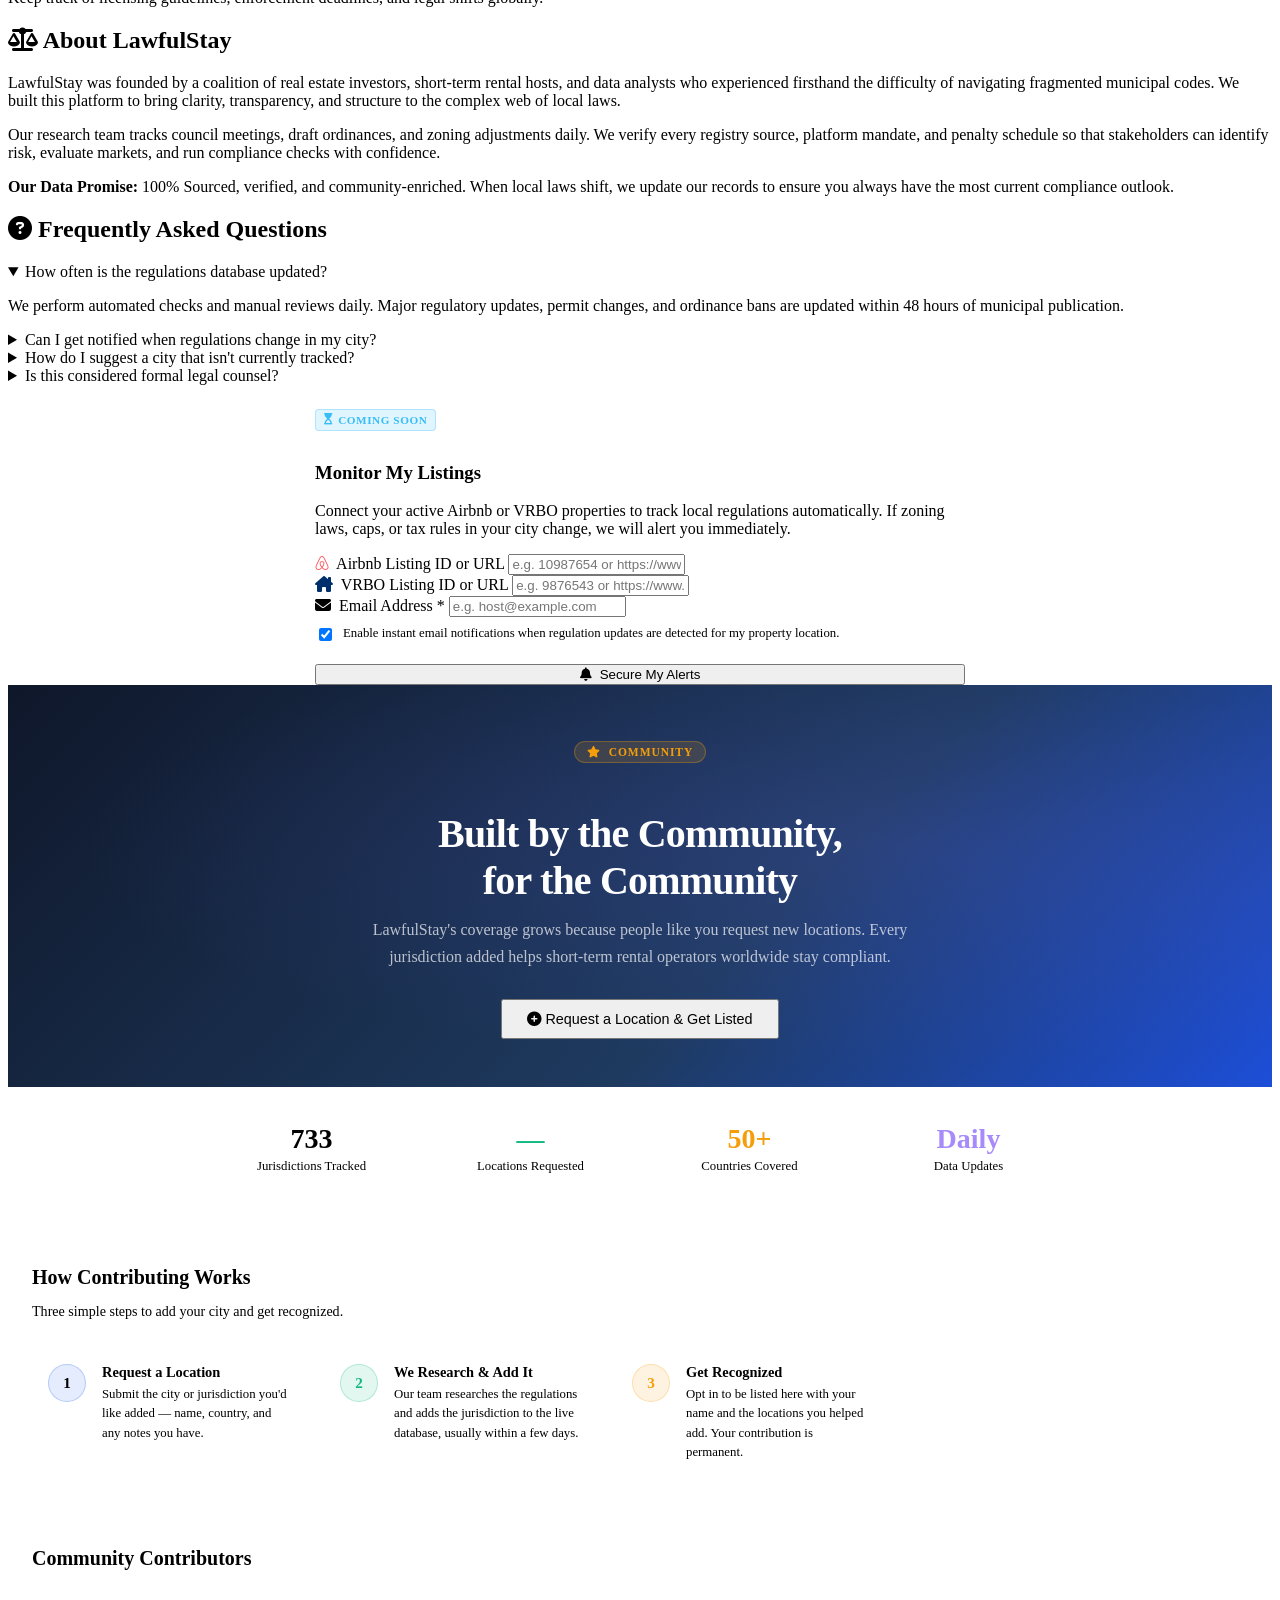
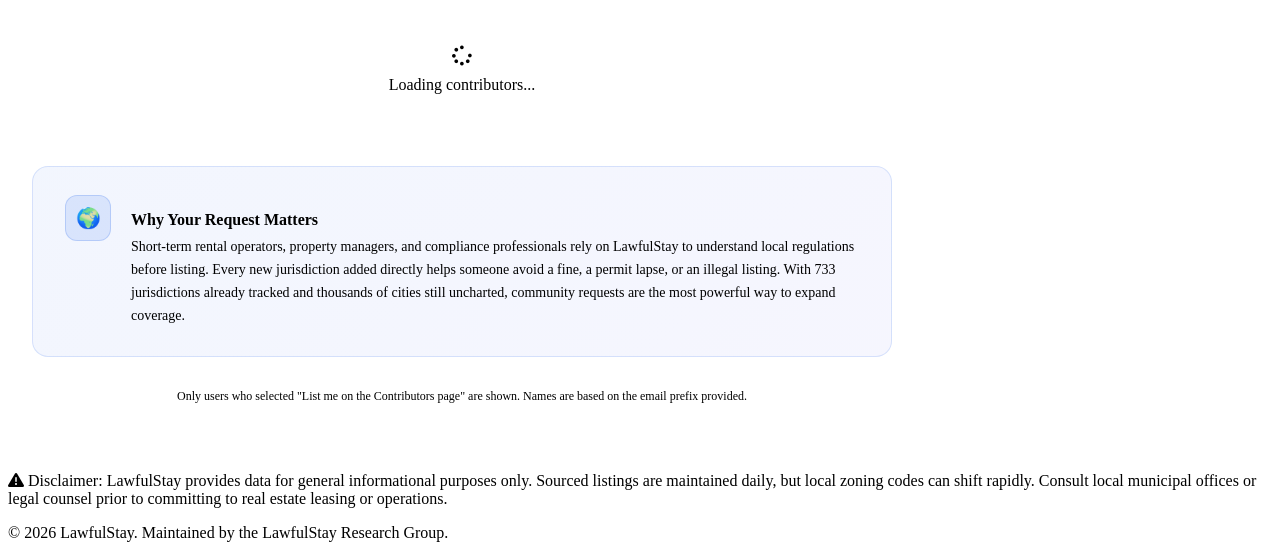
==== commit 15a4bdf9: "fix: update all stale 670/725 jurisdiction counts to 733/730+ - Title, meta description, OG, Twitter" ====
--- a/web/index.html
+++ b/web/index.html
@@ -3,16 +3,16 @@
 <head>
   <meta charset="UTF-8" />
   <meta name="viewport" content="width=device-width, initial-scale=1.0, maximum-scale=1.0" />
-  <title>LawfulStay — Global STR, Vacation Rental &amp; Holiday Let Regulations Database | 670+ Jurisdictions</title>
+  <title>LawfulStay — Global STR, Vacation Rental &amp; Holiday Let Regulations Database | 730+ Jurisdictions</title>
   <link rel="canonical" href="https://lawfulstay.com/" />
-  <meta name="description" content="LawfulStay is the authoritative global short-term rental database — 670+ jurisdictions, updated daily. Search Airbnb, VRBO, vacation rental, holiday let, guest house, cottage &amp; villa rental rules, permits &amp; taxes worldwide." />
+  <meta name="description" content="LawfulStay is the authoritative global short-term rental database — 730+ jurisdictions, updated daily. Search Airbnb, VRBO, vacation rental, holiday let, guest house, cottage &amp; villa rental rules, permits &amp; taxes worldwide." />
   <meta name="keywords" content="short-term rental regulations, vacation rental rules, holiday let regulations, holiday rental laws, Airbnb rules, VRBO regulations, guest house rules, cottage rental regulations, villa rental rules, holiday letting laws, home sharing regulations, serviced apartment rules, STR compliance, vacation home regulations, holiday apartment rules, STR permit" />
   <meta name="theme-color" content="#030712" />
   
   <!-- Open Graph -->
   <meta property="og:site_name" content="LawfulStay" />
   <meta property="og:title" content="LawfulStay — Global Vacation Rental &amp; STR Regulations Database" />
-  <meta property="og:description" content="670+ jurisdictions. Search short-term rental, vacation rental, holiday let &amp; Airbnb rules — permits, taxes, and compliance for cities worldwide." />
+  <meta property="og:description" content="730+ jurisdictions. Search short-term rental, vacation rental, holiday let &amp; Airbnb rules — permits, taxes, and compliance for cities worldwide." />
   <meta property="og:image" content="https://lawfulstay.com/og_preview_card.jpg" />
   <meta property="og:url" content="https://lawfulstay.com/" />
   <meta property="og:type" content="website" />
@@ -21,7 +21,7 @@
   <meta name="twitter:card" content="summary_large_image" />
   <meta name="twitter:site" content="@LawfulStay" />
   <meta name="twitter:title" content="LawfulStay — Global Vacation Rental &amp; STR Regulations Database" />
-  <meta name="twitter:description" content="670+ jurisdictions. Search vacation rental, holiday let, Airbnb &amp; STR rules — permits, taxes &amp; compliance worldwide." />
+  <meta name="twitter:description" content="730+ jurisdictions. Search vacation rental, holiday let, Airbnb &amp; STR rules — permits, taxes &amp; compliance worldwide." />
   <meta name="twitter:image" content="https://lawfulstay.com/og_preview_card.jpg" />
 
   <link rel="icon" href="/favicon.svg" type="image/svg+xml" />
@@ -47,7 +47,7 @@
         "@id": "https://lawfulstay.com/#website",
         "url": "https://lawfulstay.com/",
         "name": "LawfulStay",
-        "description": "The authoritative global short-term rental (STR), vacation rental & holiday let regulations database — 670+ jurisdictions, updated daily.",
+        "description": "The authoritative global short-term rental (STR), vacation rental & holiday let regulations database — 730+ jurisdictions, updated daily.",
         "publisher": { "@id": "https://lawfulstay.com/#organization" },
         "potentialAction": {
           "@type": "SearchAction",
@@ -67,13 +67,13 @@
           "@type": "ImageObject",
           "url": "https://lawfulstay.com/favicon.svg"
         },
-        "description": "LawfulStay is the authoritative global short-term rental compliance database, tracking STR, vacation rental, holiday let, Airbnb, VRBO, guest house & cottage rental regulations, permits, taxes, and zoning rules across 670+ cities and countries.",
+        "description": "LawfulStay is the authoritative global short-term rental compliance database, tracking STR, vacation rental, holiday let, Airbnb, VRBO, guest house & cottage rental regulations, permits, taxes, and zoning rules across 730+ cities and countries.",
         "sameAs": []
       },
       {
         "@type": "Dataset",
         "name": "Global Short-Term Rental & Vacation Rental Regulations Database",
-        "description": "Comprehensive dataset of short-term rental (STR), vacation rental, holiday let, Airbnb, VRBO, guest house, cottage, villa rental & holiday letting regulations covering 670+ jurisdictions across 6 continents — licensing requirements, tax rates, night caps, zoning rules, and compliance notes.",
+        "description": "Comprehensive dataset of short-term rental (STR), vacation rental, holiday let, Airbnb, VRBO, guest house, cottage, villa rental & holiday letting regulations covering 730+ jurisdictions across 6 continents — licensing requirements, tax rates, night caps, zoning rules, and compliance notes.",
         "url": "https://lawfulstay.com/",
         "creator": { "@id": "https://lawfulstay.com/#organization" },
         "license": "https://creativecommons.org/licenses/by/4.0/",
@@ -249,7 +249,7 @@
             <div class="kpi-card-glow"></div>
             <div class="kpi-icon-wrapper"><i class="fa-solid fa-earth-americas"></i></div>
             <div class="kpi-content">
-              <span class="kpi-num" id="kpi-tracked-num">670</span>
+              <span class="kpi-num" id="kpi-tracked-num">733</span>
               <span class="kpi-label">Tracked Cities</span>
             </div>
           </div>
@@ -759,7 +759,7 @@
         <div style="background: var(--surface); border-bottom: 1px solid var(--border); padding: 1.5rem 2rem;">
           <div style="max-width: 860px; margin: 0 auto; display: grid; grid-template-columns: repeat(auto-fit, minmax(140px, 1fr)); gap: 1rem; text-align: center;">
             <div style="padding: 0.75rem;">
-              <div style="font-size: 1.75rem; font-weight: 800; color: var(--accent); font-family: var(--font-heading);"><span class="js-juris-count">725</span></div>
+              <div style="font-size: 1.75rem; font-weight: 800; color: var(--accent); font-family: var(--font-heading);"><span class="js-juris-count">733</span></div>
               <div style="font-size: 0.8rem; color: var(--muted); margin-top: 0.2rem;">Jurisdictions Tracked</div>
             </div>
             <div style="padding: 0.75rem;">
@@ -840,7 +840,7 @@
               <div style="flex: 1; min-width: 200px;">
                 <h3 style="font-size: 1rem; font-weight: 700; color: var(--text); margin-bottom: 0.4rem;">Why Your Request Matters</h3>
                 <p style="font-size: 0.875rem; color: var(--muted); line-height: 1.65; margin: 0;">
-                  Short-term rental operators, property managers, and compliance professionals rely on LawfulStay to understand local regulations before listing. Every new jurisdiction added directly helps someone avoid a fine, a permit lapse, or an illegal listing. With <span class="js-juris-count">725</span> jurisdictions already tracked and thousands of cities still uncharted, community requests are the most powerful way to expand coverage.
+                  Short-term rental operators, property managers, and compliance professionals rely on LawfulStay to understand local regulations before listing. Every new jurisdiction added directly helps someone avoid a fine, a permit lapse, or an illegal listing. With <span class="js-juris-count">733</span> jurisdictions already tracked and thousands of cities still uncharted, community requests are the most powerful way to expand coverage.
                 </p>
               </div>
             </div>
